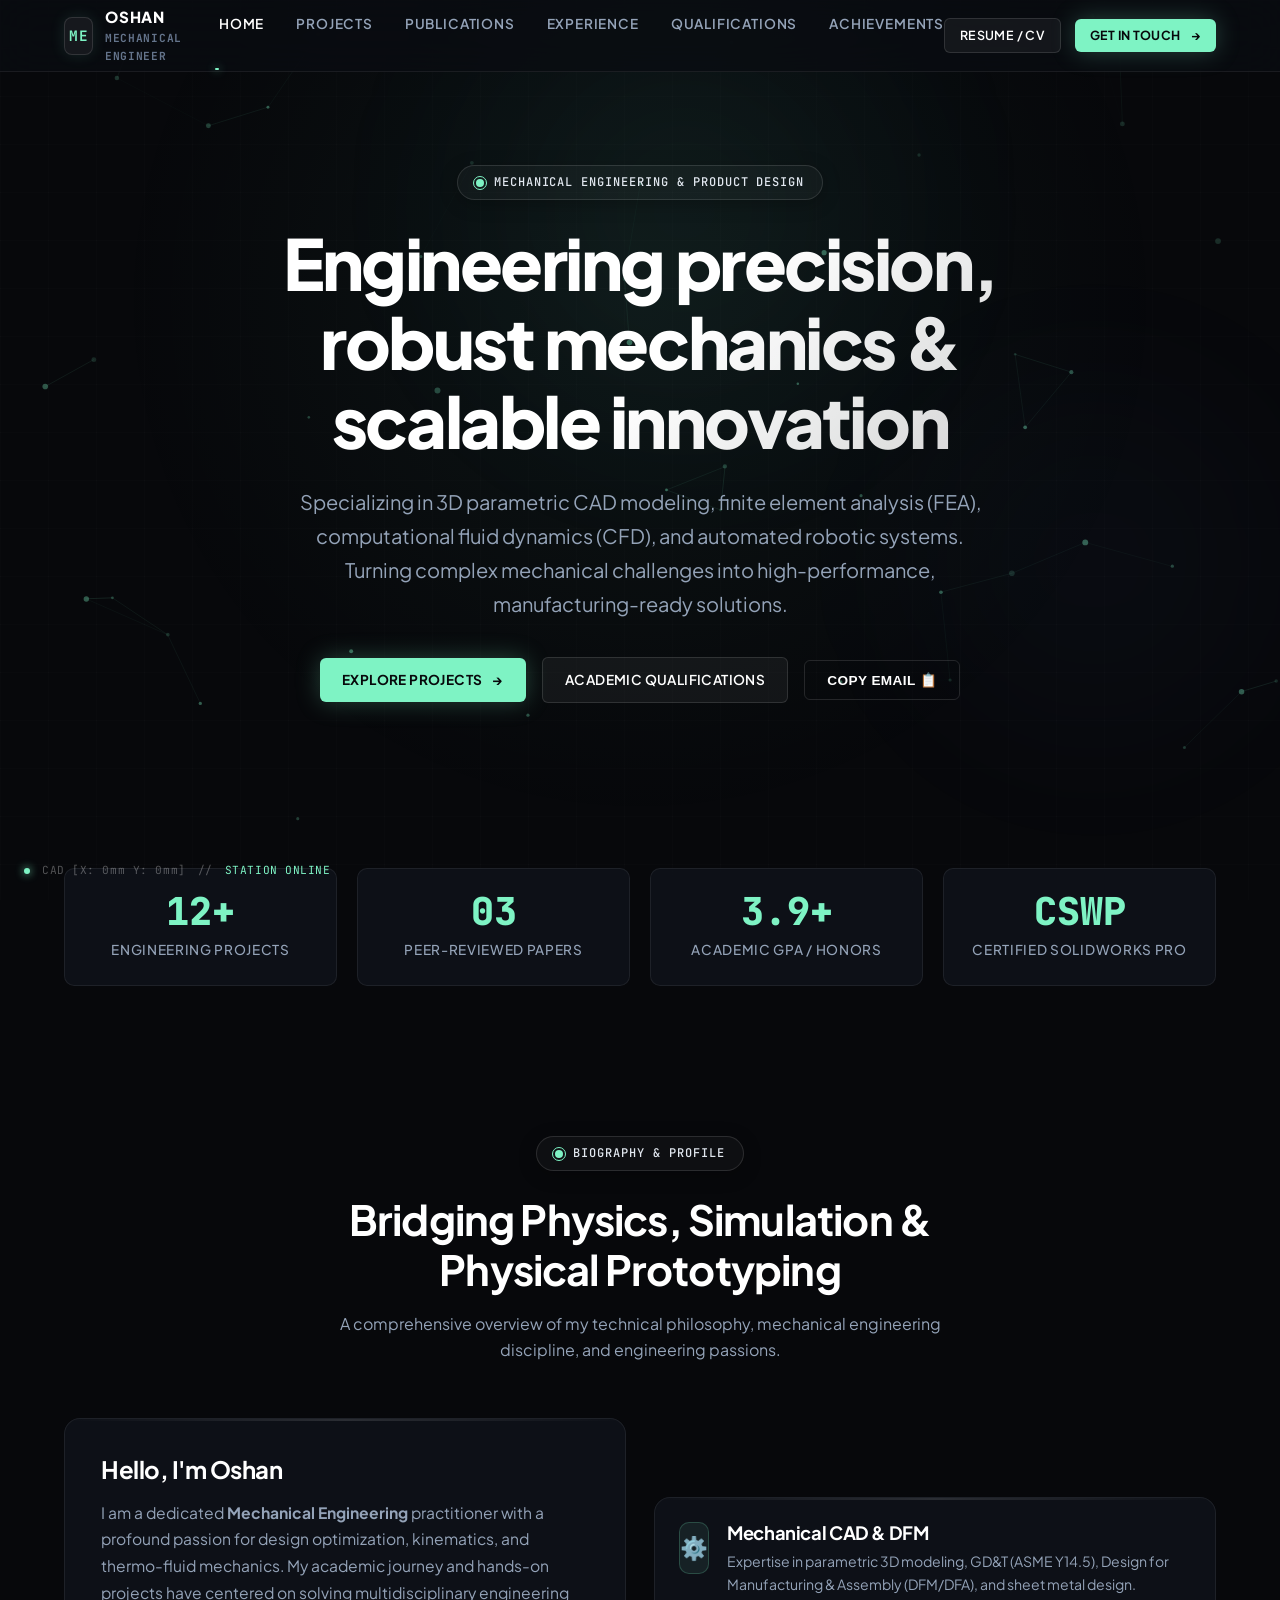
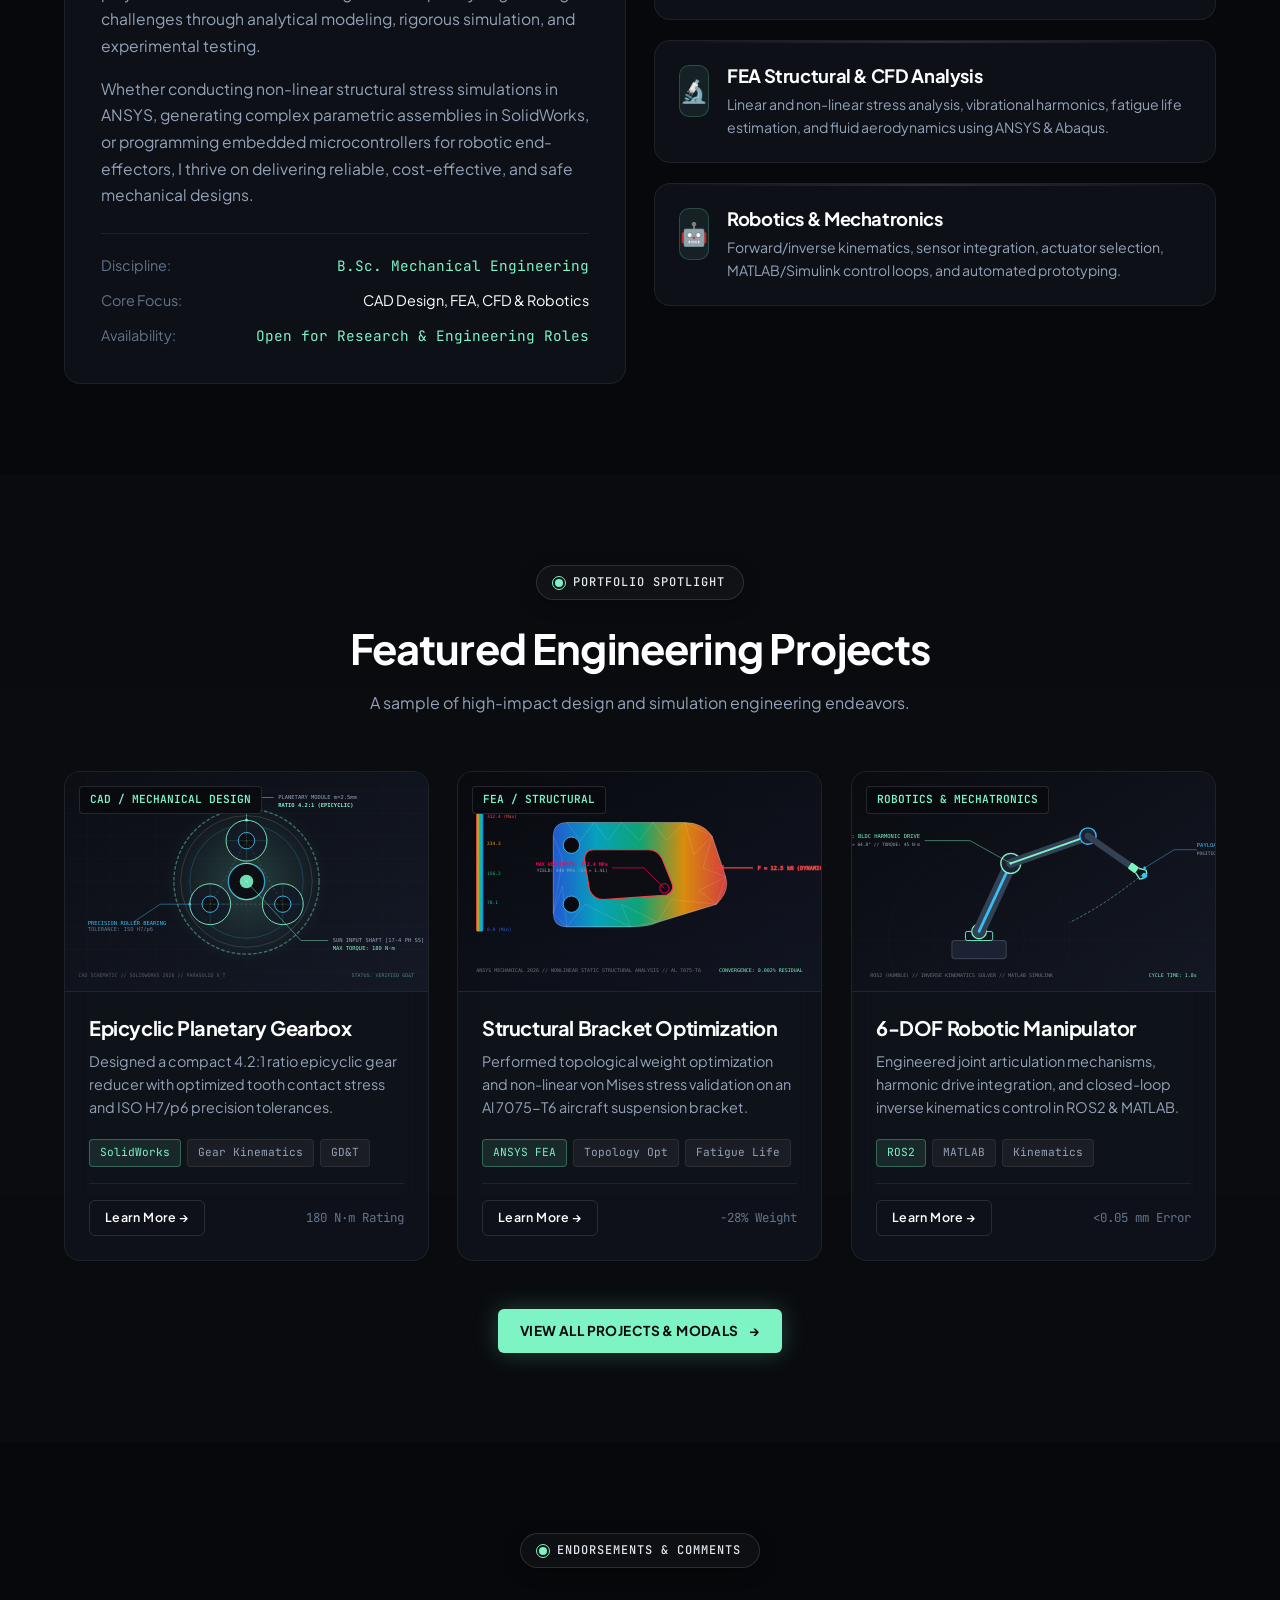
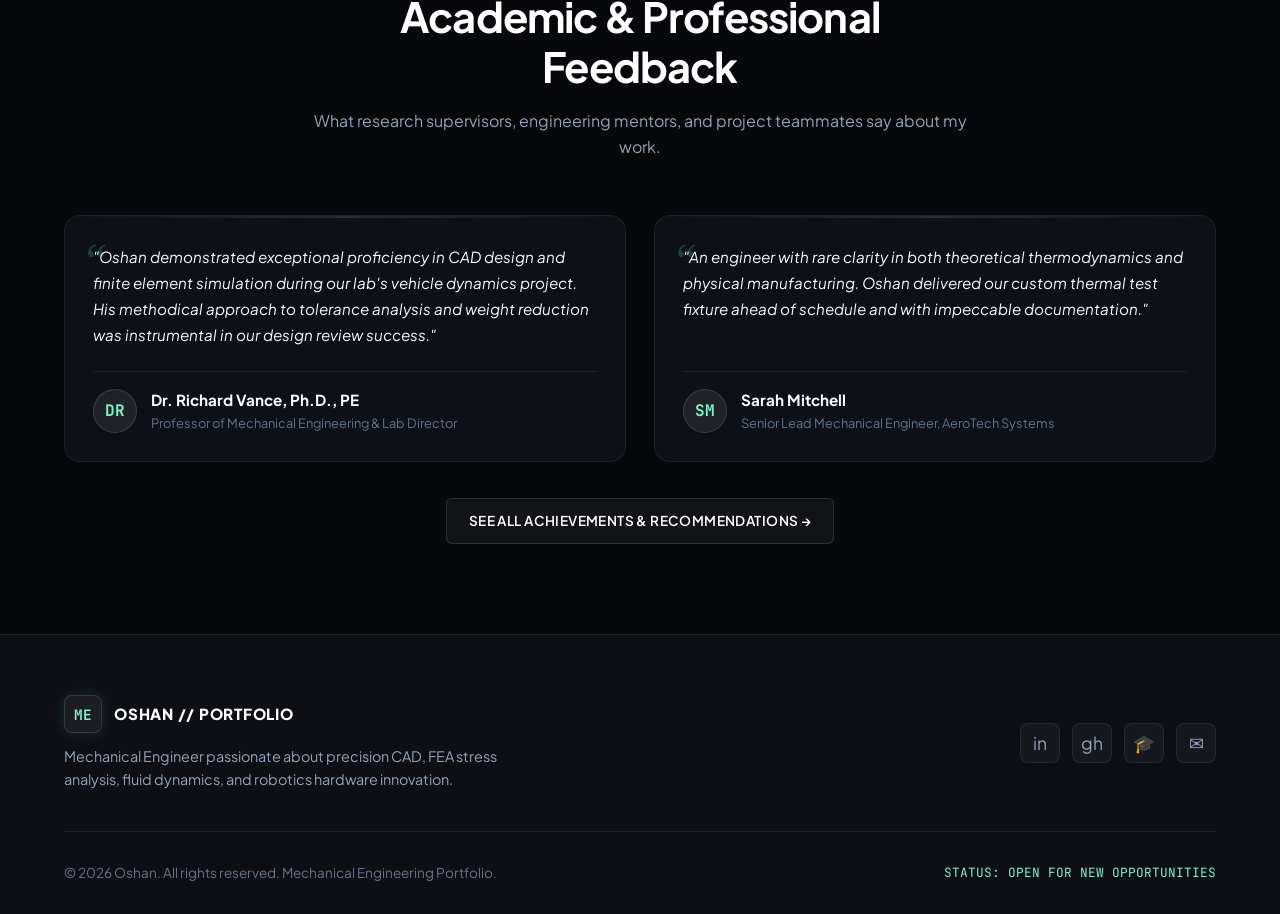
==== index.html @ cdbc2d3b "Add files via upload" ====
﻿<!DOCTYPE html>
<html lang="en">
<head>
  <meta charset="UTF-8">
  <meta name="viewport" content="width=device-width, initial-scale=1.0">
  <title>Mechanical Engineer Portfolio | CAD, FEA & Robotics</title>
  <!-- Main Stylesheet -->
  <link rel="stylesheet" href="css/style.css">
  <!-- Favicon icon placeholder -->
  <link rel="icon" href="data:image/svg+xml,<svg xmlns=%22http://www.w3.org/2000/svg%22 viewBox=%220 0 100 100%22><text y=%22.9em%22 font-size=%2290%22>⚙️</text></svg>">
</head>
<body>

  <!-- ==========================================================================
       TOP RIBBON NAVIGATION (PERSISTENT FROSTED GLASS BAR)
       ========================================================================== -->
  <header class="navbar">
    <div class="container nav-container">
      
      <!-- Brand Logo / Monogram -->
      <!-- EDIT YOUR INITIALS OR NAME HERE -->
      <a href="about.html" class="nav-brand">
        <div class="nav-brand-badge">ME</div>
        <div class="nav-brand-text">
          <span class="nav-brand-title">OSHAN</span>
          <span class="nav-brand-sub">MECHANICAL ENGINEER</span>
        </div>
      </a>

      <!-- Navigation Links -->
      <nav>
        <ul class="nav-links">
          <li><a href="index.html" class="nav-link active">Home</a></li>
          <li><a href="projects.html" class="nav-link">Projects</a></li>
          <li><a href="publications.html" class="nav-link">Publications</a></li>
          <li><a href="experience.html" class="nav-link">Experience</a></li>
          <li><a href="qualifications.html" class="nav-link">Qualifications</a></li>
          <li><a href="achievements.html" class="nav-link">Achievements</a></li>
        </ul>
      </nav>

      <!-- Action Buttons -->
      <div class="nav-actions">
        <!-- EDIT WITH YOUR RESUME LINK (e.g. resume.pdf) -->
        <a href="#contactModal" class="btn btn-secondary btn-sm open-contact-btn">RESUME / CV</a>
        <!-- Mint Accent CTA matching VOXERA UI -->
        <a href="#contactModal" class="btn btn-primary btn-sm open-contact-btn">
          GET IN TOUCH <span class="btn-arrow">→</span>
        </a>
      </div>

      <!-- Mobile Hamburger Button -->
      <button class="nav-toggle" aria-label="Toggle navigation menu">
        <span></span>
        <span></span>
        <span></span>
      </button>

    </div>
  </header>

  <!-- ==========================================================================
       HERO SECTION (INSPIRED BY VOXERA MODERN DARK UI)
       ========================================================================== -->
  <main>
    <section class="hero">
      <canvas id="heroCanvas" class="hero-canvas"></canvas>
      <div class="container hero-content">
        
        <!-- Status Pill Badge -->
        <div class="pill-badge">
          <span class="badge-dot"></span>
          <!-- EDIT YOUR SPECIALTY TAG HERE -->
          MECHANICAL ENGINEERING &amp; PRODUCT DESIGN
        </div>

        <!-- Main Headline -->
        <!-- EDIT YOUR MAIN HEADLINE HERE -->
        <h1 class="hero-title">
          Engineering precision, robust mechanics &amp; scalable innovation
        </h1>

        <!-- Subtitle / Bio -->
        <!-- EDIT YOUR BRIEF BIO / INTRODUCTION HERE -->
        <p class="hero-subtitle">
          Specializing in 3D parametric CAD modeling, finite element analysis (FEA), computational fluid dynamics (CFD), and automated robotic systems. Turning complex mechanical challenges into high-performance, manufacturing-ready solutions.
        </p>

        <!-- CTA Buttons -->
        <div class="hero-actions">
          <a href="projects.html" class="btn btn-primary">
            EXPLORE PROJECTS <span class="btn-arrow">→</span>
          </a>
          <a href="qualifications.html" class="btn btn-secondary">
            ACADEMIC QUALIFICATIONS
          </a>
          <button class="btn btn-outline copy-email-btn" data-email="oshan.engineering@gmail.com">
            COPY EMAIL 📋
          </button>
        </div>

      </div>
    </section>

    <!-- ==========================================================================
         KEY STATS & HIGHLIGHTS BAR
         ========================================================================== -->
    <section class="stats-section">
      <div class="container">
        <div class="stats-grid">
          
          <div class="stat-card">
            <!-- EDIT NUMBER & LABEL -->
            <div class="stat-number">12+</div>
            <div class="stat-label">Engineering Projects</div>
          </div>

          <div class="stat-card">
            <!-- EDIT NUMBER & LABEL -->
            <div class="stat-number">03</div>
            <div class="stat-label">Peer-Reviewed Papers</div>
          </div>

          <div class="stat-card">
            <!-- EDIT NUMBER & LABEL -->
            <div class="stat-number">3.9+</div>
            <div class="stat-label">Academic GPA / Honors</div>
          </div>

          <div class="stat-card">
            <!-- EDIT NUMBER & LABEL -->
            <div class="stat-number">CSWP</div>
            <div class="stat-label">Certified SolidWorks Pro</div>
          </div>

        </div>
      </div>
    </section>

    <!-- ==========================================================================
         ABOUT ME & PERSONAL INFORMATION
         ========================================================================== -->
    <section class="section" id="about">
      <div class="container">
        
        <div class="section-header">
          <div class="pill-badge"><span class="badge-dot"></span>BIOGRAPHY &amp; PROFILE</div>
          <h2 class="section-title">Bridging Physics, Simulation &amp; Physical Prototyping</h2>
          <p class="section-desc">
            A comprehensive overview of my technical philosophy, mechanical engineering discipline, and engineering passions.
          </p>
        </div>

        <div class="grid-2" style="align-items: center;">
          
          <!-- Personal Bio Card -->
          <div class="card" style="padding: 36px;">
            <h3 style="font-size: 1.5rem; margin-bottom: 16px; color: #fff;">Hello, I'm Oshan</h3>
            <p style="margin-bottom: 16px; font-size: 0.98rem; line-height: 1.7;">
              I am a dedicated <strong>Mechanical Engineering</strong> practitioner with a profound passion for design optimization, kinematics, and thermo-fluid mechanics. My academic journey and hands-on projects have centered on solving multidisciplinary engineering challenges through analytical modeling, rigorous simulation, and experimental testing.
            </p>
            <p style="margin-bottom: 24px; font-size: 0.98rem; line-height: 1.7;">
              Whether conducting non-linear structural stress simulations in ANSYS, generating complex parametric assemblies in SolidWorks, or programming embedded microcontrollers for robotic end-effectors, I thrive on delivering reliable, cost-effective, and safe mechanical designs.
            </p>

            <div style="display: flex; flex-direction: column; gap: 12px; margin-top: auto; border-top: 1px solid var(--border-subtle); padding-top: 20px;">
              <div style="display: flex; justify-content: space-between; font-size: 0.9rem;">
                <span style="color: var(--text-muted);">Discipline:</span>
                <span style="color: var(--accent-mint); font-family: var(--font-mono);">B.Sc. Mechanical Engineering</span>
              </div>
              <div style="display: flex; justify-content: space-between; font-size: 0.9rem;">
                <span style="color: var(--text-muted);">Core Focus:</span>
                <span style="color: #fff;">CAD Design, FEA, CFD &amp; Robotics</span>
              </div>
              <div style="display: flex; justify-content: space-between; font-size: 0.9rem;">
                <span style="color: var(--text-muted);">Availability:</span>
                <span style="color: var(--accent-mint); font-family: var(--font-mono);">Open for Research &amp; Engineering Roles</span>
              </div>
            </div>
          </div>

          <!-- Interactive Highlights / Core Disciplines -->
          <div style="display: flex; flex-direction: column; gap: 20px;">
            
            <div class="card" style="padding: 24px;">
              <div style="display: flex; gap: 18px; align-items: flex-start;">
                <div class="specialty-icon" style="margin-bottom: 0;">⚙️</div>
                <div>
                  <h4 style="font-size: 1.15rem; margin-bottom: 6px;">Mechanical CAD &amp; DFM</h4>
                  <p style="font-size: 0.88rem; color: var(--text-secondary);">
                    Expertise in parametric 3D modeling, GD&amp;T (ASME Y14.5), Design for Manufacturing &amp; Assembly (DFM/DFA), and sheet metal design.
                  </p>
                </div>
              </div>
            </div>

            <div class="card" style="padding: 24px;">
              <div style="display: flex; gap: 18px; align-items: flex-start;">
                <div class="specialty-icon" style="margin-bottom: 0;">🔬</div>
                <div>
                  <h4 style="font-size: 1.15rem; margin-bottom: 6px;">FEA Structural &amp; CFD Analysis</h4>
                  <p style="font-size: 0.88rem; color: var(--text-secondary);">
                    Linear and non-linear stress analysis, vibrational harmonics, fatigue life estimation, and fluid aerodynamics using ANSYS &amp; Abaqus.
                  </p>
                </div>
              </div>
            </div>

            <div class="card" style="padding: 24px;">
              <div style="display: flex; gap: 18px; align-items: flex-start;">
                <div class="specialty-icon" style="margin-bottom: 0;">🤖</div>
                <div>
                  <h4 style="font-size: 1.15rem; margin-bottom: 6px;">Robotics &amp; Mechatronics</h4>
                  <p style="font-size: 0.88rem; color: var(--text-secondary);">
                    Forward/inverse kinematics, sensor integration, actuator selection, MATLAB/Simulink control loops, and automated prototyping.
                  </p>
                </div>
              </div>
            </div>

          </div>

        </div>

      </div>
    </section>

    <!-- ==========================================================================
         FEATURED PROJECTS PREVIEW
         ========================================================================== -->
    <section class="section" style="background: rgba(13, 15, 21, 0.5);">
      <div class="container">
        
        <div class="section-header">
          <div class="pill-badge"><span class="badge-dot"></span>PORTFOLIO SPOTLIGHT</div>
          <h2 class="section-title">Featured Engineering Projects</h2>
          <p class="section-desc">
            A sample of high-impact design and simulation engineering endeavors.
          </p>
        </div>

        <div class="grid-3">
          
          <!-- Featured Project 1 -->
          <div class="card project-card" data-category="cad">
            <div class="project-img-wrapper">
              <img src="images/cad-gearbox.svg" alt="Epicyclic Planetary Gearbox CAD Model">
              <span class="project-category-badge">CAD / Mechanical Design</span>
            </div>
            <div class="project-body">
              <h3 class="project-title">Epicyclic Planetary Gearbox</h3>
              <p class="project-desc">
                Designed a compact 4.2:1 ratio epicyclic gear reducer with optimized tooth contact stress and ISO H7/p6 precision tolerances.
              </p>
              <div class="project-tags" style="display: flex; gap: 6px; flex-wrap: wrap; margin-bottom: 16px;">
                <span class="tag-chip accent">SolidWorks</span>
                <span class="tag-chip">Gear Kinematics</span>
                <span class="tag-chip">GD&amp;T</span>
              </div>
              <div class="project-meta">
                <a href="projects.html" class="btn btn-outline btn-sm">Learn More →</a>
                <span style="font-size: 0.78rem; color: var(--text-muted); font-family: var(--font-mono);">180 N·m Rating</span>
              </div>
            </div>
          </div>

          <!-- Featured Project 2 -->
          <div class="card project-card" data-category="fea">
            <div class="project-img-wrapper">
              <img src="images/fea-stress.svg" alt="Aerospace Suspension Bracket FEA">
              <span class="project-category-badge">FEA / Structural</span>
            </div>
            <div class="project-body">
              <h3 class="project-title">Structural Bracket Optimization</h3>
              <p class="project-desc">
                Performed topological weight optimization and non-linear von Mises stress validation on an Al 7075-T6 aircraft suspension bracket.
              </p>
              <div class="project-tags" style="display: flex; gap: 6px; flex-wrap: wrap; margin-bottom: 16px;">
                <span class="tag-chip accent">ANSYS FEA</span>
                <span class="tag-chip">Topology Opt</span>
                <span class="tag-chip">Fatigue Life</span>
              </div>
              <div class="project-meta">
                <a href="projects.html" class="btn btn-outline btn-sm">Learn More →</a>
                <span style="font-size: 0.78rem; color: var(--text-muted); font-family: var(--font-mono);">-28% Weight</span>
              </div>
            </div>
          </div>

          <!-- Featured Project 3 -->
          <div class="card project-card" data-category="robotics">
            <div class="project-img-wrapper">
              <img src="images/robotics-arm.svg" alt="6-DOF Robotic Manipulator Arm">
              <span class="project-category-badge">Robotics &amp; Mechatronics</span>
            </div>
            <div class="project-body">
              <h3 class="project-title">6-DOF Robotic Manipulator</h3>
              <p class="project-desc">
                Engineered joint articulation mechanisms, harmonic drive integration, and closed-loop inverse kinematics control in ROS2 &amp; MATLAB.
              </p>
              <div class="project-tags" style="display: flex; gap: 6px; flex-wrap: wrap; margin-bottom: 16px;">
                <span class="tag-chip accent">ROS2</span>
                <span class="tag-chip">MATLAB</span>
                <span class="tag-chip">Kinematics</span>
              </div>
              <div class="project-meta">
                <a href="projects.html" class="btn btn-outline btn-sm">Learn More →</a>
                <span style="font-size: 0.78rem; color: var(--text-muted); font-family: var(--font-mono);">&lt;0.05 mm Error</span>
              </div>
            </div>
          </div>

        </div>

        <div style="text-align: center; margin-top: 48px;">
          <a href="projects.html" class="btn btn-primary">
            VIEW ALL PROJECTS &amp; MODALS <span class="btn-arrow">→</span>
          </a>
        </div>

      </div>
    </section>

    <!-- ==========================================================================
         TESTIMONIALS / RECOMMENDATIONS ("COMMENTS") PREVIEW
         ========================================================================== -->
    <section class="section">
      <div class="container">
        
        <div class="section-header">
          <div class="pill-badge"><span class="badge-dot"></span>ENDORSEMENTS &amp; COMMENTS</div>
          <h2 class="section-title">Academic &amp; Professional Feedback</h2>
          <p class="section-desc">
            What research supervisors, engineering mentors, and project teammates say about my work.
          </p>
        </div>

        <div class="grid-2">
          
          <div class="card testimonial-card">
            <p class="testimonial-quote">
              "Oshan demonstrated exceptional proficiency in CAD design and finite element simulation during our lab's vehicle dynamics project. His methodical approach to tolerance analysis and weight reduction was instrumental in our design review success."
            </p>
            <div class="testimonial-author">
              <div class="testimonial-avatar">DR</div>
              <div>
                <div class="testimonial-name">Dr. Richard Vance, Ph.D., PE</div>
                <div class="testimonial-role">Professor of Mechanical Engineering &amp; Lab Director</div>
              </div>
            </div>
          </div>

          <div class="card testimonial-card">
            <p class="testimonial-quote">
              "An engineer with rare clarity in both theoretical thermodynamics and physical manufacturing. Oshan delivered our custom thermal test fixture ahead of schedule and with impeccable documentation."
            </p>
            <div class="testimonial-author">
              <div class="testimonial-avatar">SM</div>
              <div>
                <div class="testimonial-name">Sarah Mitchell</div>
                <div class="testimonial-role">Senior Lead Mechanical Engineer, AeroTech Systems</div>
              </div>
            </div>
          </div>

        </div>

        <div style="text-align: center; margin-top: 36px;">
          <a href="achievements.html" class="btn btn-secondary">
            SEE ALL ACHIEVEMENTS &amp; RECOMMENDATIONS →
          </a>
        </div>

      </div>
    </section>

  </main>

  <!-- ==========================================================================
       FOOTER
       ========================================================================== -->
  <footer class="footer">
    <div class="container">
      
      <div class="footer-top">
        <div>
          <div class="nav-brand" style="margin-bottom: 12px;">
            <div class="nav-brand-badge">ME</div>
            <span class="nav-brand-title">OSHAN // PORTFOLIO</span>
          </div>
          <p style="font-size: 0.9rem; color: var(--text-secondary); max-width: 440px;">
            Mechanical Engineer passionate about precision CAD, FEA stress analysis, fluid dynamics, and robotics hardware innovation.
          </p>
        </div>

        <div class="social-links">
          <!-- EDIT WITH YOUR PROFILES -->
          <a href="https://linkedin.com" target="_blank" rel="noopener" class="social-btn" title="LinkedIn">in</a>
          <a href="https://github.com" target="_blank" rel="noopener" class="social-btn" title="GitHub">gh</a>
          <a href="https://scholar.google.com" target="_blank" rel="noopener" class="social-btn" title="Google Scholar">🎓</a>
          <a href="mailto:oshan.engineering@gmail.com" class="social-btn" title="Email">✉</a>
        </div>
      </div>

      <div class="footer-bottom">
        <div>&copy; 2026 Oshan. All rights reserved. Mechanical Engineering Portfolio.</div>
        <div style="font-family: var(--font-mono); font-size: 0.8rem; color: var(--accent-mint);">
          STATUS: OPEN FOR NEW OPPORTUNITIES
        </div>
      </div>

    </div>
  </footer>

  <!-- ==========================================================================
       CONTACT / GET IN TOUCH MODAL
       ========================================================================== -->
  <div class="modal-overlay" id="contactModal">
    <div class="modal-content">
      <button class="modal-close" aria-label="Close modal">&times;</button>
      
      <div class="pill-badge"><span class="badge-dot"></span>DIRECT TRANSMISSION</div>
      <h2 style="font-size: 1.8rem; margin-bottom: 8px; color: #fff;">Let's Connect</h2>
      <p style="color: var(--text-secondary); margin-bottom: 24px; font-size: 0.95rem;">
        Have an engineering project, research inquiry, or career opportunity? Send a message or reach out directly.
      </p>

      <form id="contactForm" style="display: flex; flex-direction: column; gap: 16px;">
        <div>
          <label style="display: block; font-size: 0.82rem; font-family: var(--font-mono); color: var(--text-secondary); margin-bottom: 6px; text-transform: uppercase;">Your Name</label>
          <input type="text" required placeholder="Dr. John Doe / Recruiter Name" style="width: 100%; padding: 12px 16px; background: rgba(255,255,255,0.04); border: 1px solid var(--border-medium); border-radius: 6px; color: #fff; font-family: inherit;">
        </div>

        <div>
          <label style="display: block; font-size: 0.82rem; font-family: var(--font-mono); color: var(--text-secondary); margin-bottom: 6px; text-transform: uppercase;">Your Email</label>
          <input type="email" required placeholder="name@company.com" style="width: 100%; padding: 12px 16px; background: rgba(255,255,255,0.04); border: 1px solid var(--border-medium); border-radius: 6px; color: #fff; font-family: inherit;">
        </div>

        <div>
          <label style="display: block; font-size: 0.82rem; font-family: var(--font-mono); color: var(--text-secondary); margin-bottom: 6px; text-transform: uppercase;">Message / Opportunity Details</label>
          <textarea rows="4" required placeholder="Describe the mechanical engineering project, role, or collaboration..." style="width: 100%; padding: 12px 16px; background: rgba(255,255,255,0.04); border: 1px solid var(--border-medium); border-radius: 6px; color: #fff; font-family: inherit; resize: vertical;"></textarea>
        </div>

        <div style="display: flex; justify-content: space-between; align-items: center; margin-top: 10px;">
          <button type="button" class="btn btn-outline copy-email-btn" data-email="oshan.engineering@gmail.com">
            Copy My Direct Email 📋
          </button>
          <button type="submit" class="btn btn-primary">
            SEND MESSAGE →
          </button>
        </div>
      </form>
    </div>
  </div>

  <!-- Main JavaScript File -->
  <script src="js/main.js"></script>
</body>
</html>
---- css/style.css ----
/* ==========================================================================
   MODERN MECHANICAL ENGINEERING PORTFOLIO - DESIGN SYSTEM (VOXERA STYLE)
   Complete Motion Effects & Interactive Hardware Workstation Styling
   ========================================================================== */

@import url('https://fonts.googleapis.com/css2?family=Plus+Jakarta+Sans:wght@300;400;500;600;700;800&family=JetBrains+Mono:wght@400;500;600&display=swap');

:root {
  /* Color Palette */
  --bg-primary: #07080b;
  --bg-secondary: #0d0f15;
  --bg-surface: #12151e;
  --bg-card: rgba(18, 22, 32, 0.65);
  --bg-card-hover: rgba(28, 34, 48, 0.85);
  --bg-glass: rgba(10, 12, 18, 0.75);
  
  --border-subtle: rgba(255, 255, 255, 0.07);
  --border-medium: rgba(255, 255, 255, 0.12);
  --border-accent: rgba(126, 243, 196, 0.3);

  /* Reference UI Mint Accent */
  --accent-mint: #7ef3c4;
  --accent-mint-hover: #5eead4;
  --accent-mint-glow: rgba(126, 243, 196, 0.25);
  --accent-mint-dark: #0b2e22;

  /* Typography Colors */
  --text-primary: #ffffff;
  --text-secondary: #94a3b8;
  --text-muted: #64748b;
  --text-light: #f8fafc;

  /* Engineering Tech Highlights */
  --accent-blue: #38bdf8;
  --accent-amber: #fbbf24;
  --accent-purple: #c084fc;

  /* Fonts */
  --font-sans: 'Plus Jakarta Sans', -apple-system, BlinkMacSystemFont, sans-serif;
  --font-mono: 'JetBrains Mono', monospace;

  /* Layout & Spacing */
  --header-height: 72px;
  --max-width: 1200px;
  --transition-fast: 0.2s cubic-bezier(0.16, 1, 0.3, 1);
  --transition-smooth: 0.35s cubic-bezier(0.16, 1, 0.3, 1);
  --transition-bounce: 0.5s cubic-bezier(0.34, 1.56, 0.64, 1);
  --radius-sm: 6px;
  --radius-md: 10px;
  --radius-lg: 16px;
  --radius-full: 9999px;

  /* Dynamic Mouse Tracking Defaults */
  --mouse-x: 50vw;
  --mouse-y: 35vh;
}

/* Reset & Base Setup */
*, *::before, *::after {
  box-sizing: border-box;
  margin: 0;
  padding: 0;
}

html {
  scroll-behavior: smooth;
  color-scheme: dark;
}

body {
  background-color: var(--bg-primary);
  color: var(--text-primary);
  font-family: var(--font-sans);
  line-height: 1.6;
  overflow-x: hidden;
  position: relative;
  min-height: 100vh;
  display: flex;
  flex-direction: column;
  -webkit-font-smoothing: antialiased;
}

/* ==========================================================================
   AMBIENT MOTION BACKGROUND & LIGHTING
   ========================================================================== */
/* Dynamic Interactive Mouse Spotlight Layer */
.mouse-spotlight {
  position: fixed;
  top: 0;
  left: 0;
  width: 100vw;
  height: 100vh;
  pointer-events: none;
  z-index: 0;
  background: radial-gradient(750px circle at var(--mouse-x) var(--mouse-y), rgba(126, 243, 196, 0.055), transparent 70%);
  transition: opacity 0.3s ease;
}

/* Floating Ambient Glow Orbs */
.ambient-orb {
  position: fixed;
  border-radius: 50%;
  pointer-events: none;
  filter: blur(100px);
  z-index: 0;
  opacity: 0.45;
  animation: orbDrift 20s infinite alternate cubic-bezier(0.45, 0, 0.55, 1);
}

.ambient-orb-1 {
  top: -10%;
  left: 30%;
  width: 600px;
  height: 600px;
  background: radial-gradient(circle, rgba(126, 243, 196, 0.15) 0%, rgba(56, 189, 248, 0.05) 50%, transparent 70%);
}

.ambient-orb-2 {
  bottom: 10%;
  right: -5%;
  width: 500px;
  height: 500px;
  background: radial-gradient(circle, rgba(56, 189, 248, 0.12) 0%, rgba(192, 132, 252, 0.04) 50%, transparent 70%);
  animation-duration: 25s;
  animation-delay: -5s;
}

@keyframes orbDrift {
  0% { transform: translate(0, 0) scale(1); }
  50% { transform: translate(60px, 40px) scale(1.08); }
  100% { transform: translate(-40px, 80px) scale(0.95); }
}

/* Precision CAD Engineering Grid Pattern */
body::after {
  content: '';
  position: fixed;
  inset: 0;
  background: 
    linear-gradient(rgba(255, 255, 255, 0.02) 1px, transparent 1px),
    linear-gradient(90deg, rgba(255, 255, 255, 0.02) 1px, transparent 1px);
  background-size: 48px 48px;
  pointer-events: none;
  z-index: 0;
  opacity: 0.7;
}

/* Container */
.container {
  width: 100%;
  max-width: var(--max-width);
  margin: 0 auto;
  padding: 0 24px;
  position: relative;
  z-index: 1;
}

/* Typography Helpers */
h1, h2, h3, h4, h5, h6 {
  color: var(--text-primary);
  font-weight: 700;
  line-height: 1.2;
  letter-spacing: -0.02em;
}

p {
  color: var(--text-secondary);
}

a {
  color: inherit;
  text-decoration: none;
  transition: var(--transition-fast);
}

/* ==========================================================================
   TOP RIBBON NAVIGATION (STICKY FROSTED GLASS BAR)
   ========================================================================== */
.navbar {
  position: fixed;
  top: 0;
  left: 0;
  width: 100%;
  height: var(--header-height);
  background: var(--bg-glass);
  backdrop-filter: blur(20px);
  -webkit-backdrop-filter: blur(20px);
  border-bottom: 1px solid var(--border-subtle);
  z-index: 1000;
  display: flex;
  align-items: center;
  transition: var(--transition-smooth);
}

.navbar.scrolled {
  background: rgba(7, 8, 11, 0.94);
  border-bottom-color: var(--border-medium);
  box-shadow: 0 12px 35px rgba(0, 0, 0, 0.6);
}

.nav-container {
  display: flex;
  align-items: center;
  justify-content: space-between;
  width: 100%;
}

/* Brand Logo Monogram */
.nav-brand {
  display: flex;
  align-items: center;
  gap: 12px;
  font-size: 1.05rem;
  font-weight: 700;
  letter-spacing: 0.02em;
}

.nav-brand-badge {
  display: flex;
  align-items: center;
  justify-content: center;
  width: 38px;
  height: 38px;
  background: rgba(255, 255, 255, 0.06);
  border: 1px solid var(--border-medium);
  border-radius: 8px;
  font-family: var(--font-mono);
  font-weight: 700;
  font-size: 0.9rem;
  color: var(--accent-mint);
  box-shadow: 0 0 15px rgba(126, 243, 196, 0.12);
  transition: transform 0.3s cubic-bezier(0.34, 1.56, 0.64, 1), box-shadow 0.3s ease;
}

.nav-brand:hover .nav-brand-badge {
  transform: rotate(-8deg) scale(1.08);
  box-shadow: 0 0 22px rgba(126, 243, 196, 0.35);
}

.nav-brand-text {
  display: flex;
  flex-direction: column;
}

.nav-brand-title {
  font-size: 0.95rem;
  font-weight: 800;
  letter-spacing: 0.05em;
  text-transform: uppercase;
}

.nav-brand-sub {
  font-size: 0.7rem;
  color: var(--text-muted);
  font-family: var(--font-mono);
  letter-spacing: 0.06em;
}

/* Ribbon Nav Links */
.nav-links {
  display: flex;
  align-items: center;
  gap: 28px;
  list-style: none;
}

.nav-link {
  font-size: 0.85rem;
  font-weight: 600;
  color: var(--text-secondary);
  text-transform: uppercase;
  letter-spacing: 0.06em;
  padding: 8px 4px;
  position: relative;
  transition: color 0.2s ease;
}

.nav-link:hover {
  color: var(--text-primary);
}

.nav-link::after {
  content: '';
  position: absolute;
  bottom: -4px;
  left: 50%;
  width: 0;
  height: 2px;
  background: var(--accent-mint);
  border-radius: 2px;
  box-shadow: 0 0 8px var(--accent-mint);
  transition: width 0.3s cubic-bezier(0.16, 1, 0.3, 1), left 0.3s cubic-bezier(0.16, 1, 0.3, 1);
}

.nav-link:hover::after,
.nav-link.active::after {
  width: 100%;
  left: 0;
}

.nav-link.active {
  color: var(--text-primary);
}

/* Nav Right Actions */
.nav-actions {
  display: flex;
  align-items: center;
  gap: 14px;
}

/* Mobile Toggle Hamburger */
.nav-toggle {
  display: none;
  background: transparent;
  border: none;
  cursor: pointer;
  padding: 8px;
  color: var(--text-primary);
}

.nav-toggle span {
  display: block;
  width: 24px;
  height: 2px;
  background-color: var(--text-primary);
  margin: 5px 0;
  transition: var(--transition-fast);
}

/* ==========================================================================
   BUTTONS & BADGES (VOXERA AESTHETIC WITH MOTION SHEEN)
   ========================================================================== */
.btn {
  display: inline-flex;
  align-items: center;
  justify-content: center;
  gap: 10px;
  padding: 11px 22px;
  border-radius: var(--radius-sm);
  font-size: 0.85rem;
  font-weight: 600;
  letter-spacing: 0.03em;
  cursor: pointer;
  border: none;
  transition: all 0.25s cubic-bezier(0.16, 1, 0.3, 1);
  white-space: nowrap;
  position: relative;
  overflow: hidden;
  z-index: 1;
}

/* Reference Mint Green Primary Button */
.btn-primary {
  background-color: var(--accent-mint);
  color: #07080b;
  font-weight: 700;
  box-shadow: 0 0 25px var(--accent-mint-glow);
}

/* Dynamic Sheen Sweep on Mint Button */
.btn-primary::before {
  content: '';
  position: absolute;
  top: 0;
  left: -120%;
  width: 60%;
  height: 100%;
  background: linear-gradient(90deg, transparent, rgba(255, 255, 255, 0.4), transparent);
  transform: skewX(-20deg);
  transition: left 0.6s ease;
  z-index: -1;
}

.btn-primary:hover::before {
  left: 150%;
}

.btn-primary:hover {
  background-color: var(--accent-mint-hover);
  transform: translateY(-2px);
  box-shadow: 0 6px 30px rgba(126, 243, 196, 0.45);
}

.btn-primary:active {
  transform: translateY(0);
}

/* Secondary Frosted Glass Button */
.btn-secondary {
  background: rgba(255, 255, 255, 0.05);
  color: var(--text-primary);
  border: 1px solid var(--border-medium);
}

.btn-secondary:hover {
  background: rgba(255, 255, 255, 0.1);
  border-color: rgba(255, 255, 255, 0.3);
  transform: translateY(-2px);
  box-shadow: 0 8px 20px rgba(0, 0, 0, 0.3);
}

.btn-outline {
  background: transparent;
  color: var(--text-primary);
  border: 1px solid var(--border-medium);
}

.btn-outline:hover {
  border-color: var(--accent-mint);
  color: var(--accent-mint);
  background: rgba(126, 243, 196, 0.06);
  transform: translateY(-2px);
}

.btn-sm {
  padding: 7px 15px;
  font-size: 0.78rem;
}

.btn-arrow {
  display: inline-block;
  transition: transform 0.25s cubic-bezier(0.34, 1.56, 0.64, 1);
}

.btn:hover .btn-arrow {
  transform: translateX(5px);
}

/* Status Pill Badge with Radar Pulsing Ring */
.pill-badge {
  display: inline-flex;
  align-items: center;
  gap: 10px;
  padding: 7px 18px;
  border-radius: var(--radius-full);
  background: rgba(255, 255, 255, 0.03);
  border: 1px solid rgba(255, 255, 255, 0.12);
  font-family: var(--font-mono);
  font-size: 0.75rem;
  font-weight: 500;
  color: #e2e8f0;
  letter-spacing: 0.08em;
  text-transform: uppercase;
  margin-bottom: 24px;
  box-shadow: 0 4px 18px rgba(0, 0, 0, 0.25);
  position: relative;
  overflow: hidden;
}

/* Radar Dot Animation */
.pill-badge .badge-dot {
  width: 8px;
  height: 8px;
  background-color: var(--accent-mint);
  border-radius: 50%;
  position: relative;
}

.pill-badge .badge-dot::after {
  content: '';
  position: absolute;
  inset: -3px;
  border-radius: 50%;
  border: 1.5px solid var(--accent-mint);
  animation: radarPing 2s cubic-bezier(0, 0, 0.2, 1) infinite;
}

@keyframes radarPing {
  0% {
    transform: scale(0.8);
    opacity: 1;
  }
  75%, 100% {
    transform: scale(2.4);
    opacity: 0;
  }
}

/* Tag Chips */
.tag-chip {
  display: inline-block;
  font-family: var(--font-mono);
  font-size: 0.7rem;
  padding: 4px 10px;
  border-radius: 4px;
  background: rgba(255, 255, 255, 0.05);
  border: 1px solid var(--border-subtle);
  color: var(--text-secondary);
  transition: all 0.2s ease;
}

.tag-chip:hover {
  background: rgba(255, 255, 255, 0.1);
  color: var(--text-primary);
  border-color: var(--border-medium);
}

.tag-chip.accent {
  background: rgba(126, 243, 196, 0.1);
  border-color: rgba(126, 243, 196, 0.3);
  color: var(--accent-mint);
}

/* ==========================================================================
   HERO SECTION & INTERACTIVE CANVAS
   ========================================================================== */
.hero {
  min-height: calc(100vh - var(--header-height));
  display: flex;
  align-items: center;
  justify-content: center;
  text-align: center;
  padding: 120px 0 80px;
  position: relative;
  overflow: hidden;
}

/* Interactive Floating CAD Wireframe Canvas */
.hero-canvas {
  position: absolute;
  top: 0;
  left: 0;
  width: 100%;
  height: 100%;
  pointer-events: none;
  z-index: 0;
  opacity: 0.65;
}

.hero-content {
  max-width: 880px;
  margin: 0 auto;
  position: relative;
  z-index: 2;
}

.hero-title {
  font-size: clamp(2.4rem, 5.5vw, 4.4rem);
  font-weight: 800;
  letter-spacing: -0.035em;
  line-height: 1.12;
  margin-bottom: 24px;
  background: linear-gradient(135deg, #ffffff 30%, rgba(255, 255, 255, 0.7) 70%, #7ef3c4 120%);
  background-size: 200% auto;
  -webkit-background-clip: text;
  -webkit-text-fill-color: transparent;
  animation: titleShine 12s ease infinite;
}

@keyframes titleShine {
  0%, 100% { background-position: 0% 50%; }
  50% { background-position: 100% 50%; }
}

.hero-subtitle {
  font-size: clamp(1rem, 2vw, 1.25rem);
  color: var(--text-secondary);
  line-height: 1.7;
  max-width: 700px;
  margin: 0 auto 36px;
}

.hero-actions {
  display: flex;
  align-items: center;
  justify-content: center;
  gap: 16px;
  flex-wrap: wrap;
}

/* ==========================================================================
   SCROLL REVEAL MOTION SYSTEM
   ========================================================================== */
.reveal {
  opacity: 0;
  transform: translateY(32px);
  transition: opacity 0.8s cubic-bezier(0.16, 1, 0.3, 1), transform 0.8s cubic-bezier(0.16, 1, 0.3, 1);
  will-change: opacity, transform;
}

.reveal.visible {
  opacity: 1;
  transform: translateY(0);
}

.reveal-left {
  opacity: 0;
  transform: translateX(-35px);
  transition: opacity 0.8s cubic-bezier(0.16, 1, 0.3, 1), transform 0.8s cubic-bezier(0.16, 1, 0.3, 1);
}

.reveal-left.visible {
  opacity: 1;
  transform: translateX(0);
}

.reveal-right {
  opacity: 0;
  transform: translateX(35px);
  transition: opacity 0.8s cubic-bezier(0.16, 1, 0.3, 1), transform 0.8s cubic-bezier(0.16, 1, 0.3, 1);
}

.reveal-right.visible {
  opacity: 1;
  transform: translateX(0);
}

/* Stagger Delays */
.stagger-1 { transition-delay: 0.1s; }
.stagger-2 { transition-delay: 0.2s; }
.stagger-3 { transition-delay: 0.3s; }
.stagger-4 { transition-delay: 0.4s; }

/* ==========================================================================
   STATS BAR & ANIMATED NUMBER ROLLUP
   ========================================================================== */
.stats-section {
  padding: 40px 0 60px;
  position: relative;
  z-index: 1;
}

.stats-grid {
  display: grid;
  grid-template-columns: repeat(auto-fit, minmax(220px, 1fr));
  gap: 20px;
}

.stat-card {
  background: var(--bg-card);
  backdrop-filter: blur(12px);
  border: 1px solid var(--border-subtle);
  border-radius: var(--radius-md);
  padding: 24px;
  text-align: center;
  transition: transform 0.3s cubic-bezier(0.16, 1, 0.3, 1), border-color 0.3s ease, box-shadow 0.3s ease;
  position: relative;
  overflow: hidden;
}

.stat-card:hover {
  border-color: var(--border-medium);
  transform: translateY(-4px);
  background: var(--bg-card-hover);
  box-shadow: 0 16px 30px rgba(0, 0, 0, 0.4);
}

.stat-number {
  font-size: 2.4rem;
  font-weight: 800;
  font-family: var(--font-mono);
  color: var(--accent-mint);
  line-height: 1;
  margin-bottom: 8px;
  display: inline-block;
  transition: transform 0.2s ease;
}

.stat-card:hover .stat-number {
  transform: scale(1.05);
}

.stat-label {
  font-size: 0.85rem;
  font-weight: 500;
  color: var(--text-secondary);
  text-transform: uppercase;
  letter-spacing: 0.05em;
}

/* ==========================================================================
   SECTION COMMON STYLES
   ========================================================================== */
.section {
  padding: 90px 0;
  position: relative;
}

.section-header {
  text-align: center;
  max-width: 680px;
  margin: 0 auto 56px;
}

.section-title {
  font-size: clamp(1.8rem, 3.5vw, 2.6rem);
  margin-bottom: 16px;
}

.section-desc {
  font-size: 1rem;
  color: var(--text-secondary);
}

/* ==========================================================================
   GLASS CARDS & 3D INTERACTIVE TILT
   ========================================================================== */
.grid-2 {
  display: grid;
  grid-template-columns: repeat(2, 1fr);
  gap: 28px;
}

.grid-3 {
  display: grid;
  grid-template-columns: repeat(3, 1fr);
  gap: 28px;
}

.card {
  background: var(--bg-card);
  backdrop-filter: blur(14px);
  -webkit-backdrop-filter: blur(14px);
  border: 1px solid var(--border-subtle);
  border-radius: var(--radius-lg);
  padding: 28px;
  transition: transform 0.35s cubic-bezier(0.16, 1, 0.3, 1), border-color 0.3s ease, box-shadow 0.35s ease;
  position: relative;
  overflow: hidden;
  display: flex;
  flex-direction: column;
  transform-style: preserve-3d;
}

/* Dynamic Spotlight Border that follows mouse over card */
.card::after {
  content: '';
  position: absolute;
  inset: 0;
  border-radius: inherit;
  background: radial-gradient(350px circle at var(--card-x, -50%) var(--card-y, -50%), rgba(126, 243, 196, 0.15), transparent 70%);
  opacity: 0;
  transition: opacity 0.3s ease;
  pointer-events: none;
  z-index: 1;
}

.card:hover::after {
  opacity: 1;
}

.card:hover {
  border-color: rgba(126, 243, 196, 0.35);
  background: var(--bg-card-hover);
  box-shadow: 0 20px 45px rgba(0, 0, 0, 0.55), 0 0 25px rgba(126, 243, 196, 0.08);
}

.card::before {
  content: '';
  position: absolute;
  top: 0;
  left: 0;
  width: 100%;
  height: 2px;
  background: linear-gradient(90deg, transparent, var(--border-medium), transparent);
}

/* Engineering Specialty Card */
.specialty-icon {
  width: 52px;
  height: 52px;
  background: rgba(126, 243, 196, 0.08);
  border: 1px solid rgba(126, 243, 196, 0.2);
  border-radius: var(--radius-md);
  display: flex;
  align-items: center;
  justify-content: center;
  margin-bottom: 20px;
  color: var(--accent-mint);
  font-size: 1.4rem;
  transition: transform 0.3s cubic-bezier(0.34, 1.56, 0.64, 1), box-shadow 0.3s ease;
}

.card:hover .specialty-icon {
  transform: scale(1.1) rotate(5deg);
  box-shadow: 0 0 20px rgba(126, 243, 196, 0.3);
}

.specialty-title {
  font-size: 1.2rem;
  margin-bottom: 12px;
}

.specialty-desc {
  font-size: 0.92rem;
  color: var(--text-secondary);
  line-height: 1.6;
  margin-bottom: 18px;
}

.specialty-tags {
  display: flex;
  flex-wrap: wrap;
  gap: 8px;
  margin-top: auto;
}

/* ==========================================================================
   PROJECT CARDS & FILTER TABS
   ========================================================================== */
.filter-tabs {
  display: flex;
  align-items: center;
  justify-content: center;
  gap: 12px;
  flex-wrap: wrap;
  margin-bottom: 48px;
}

.filter-btn {
  background: rgba(255, 255, 255, 0.04);
  border: 1px solid var(--border-subtle);
  color: var(--text-secondary);
  font-size: 0.85rem;
  font-weight: 600;
  padding: 8px 18px;
  border-radius: var(--radius-full);
  cursor: pointer;
  transition: var(--transition-fast);
}

.filter-btn:hover {
  color: var(--text-primary);
  border-color: var(--border-medium);
  transform: translateY(-1px);
}

.filter-btn.active {
  background: rgba(126, 243, 196, 0.12);
  border-color: var(--accent-mint);
  color: var(--accent-mint);
  box-shadow: 0 0 15px rgba(126, 243, 196, 0.2);
}

.project-card {
  padding: 0;
  overflow: hidden;
}

.project-img-wrapper {
  width: 100%;
  height: 220px;
  background: #11141c;
  position: relative;
  overflow: hidden;
  border-bottom: 1px solid var(--border-subtle);
  display: flex;
  align-items: center;
  justify-content: center;
}

.project-img-wrapper img,
.project-img-wrapper svg {
  width: 100%;
  height: 100%;
  object-fit: cover;
  transition: transform 0.5s cubic-bezier(0.16, 1, 0.3, 1);
}

.project-card:hover .project-img-wrapper img,
.project-card:hover .project-img-wrapper svg {
  transform: scale(1.06);
}

.project-category-badge {
  position: absolute;
  top: 14px;
  left: 14px;
  background: rgba(9, 10, 15, 0.85);
  backdrop-filter: blur(8px);
  border: 1px solid var(--border-medium);
  font-family: var(--font-mono);
  font-size: 0.7rem;
  font-weight: 600;
  padding: 4px 10px;
  border-radius: 4px;
  color: var(--accent-mint);
  text-transform: uppercase;
}

.project-body {
  padding: 24px;
  display: flex;
  flex-direction: column;
  flex-grow: 1;
  position: relative;
  z-index: 2;
}

.project-title {
  font-size: 1.25rem;
  margin-bottom: 10px;
}

.project-desc {
  font-size: 0.9rem;
  color: var(--text-secondary);
  line-height: 1.6;
  margin-bottom: 20px;
  flex-grow: 1;
}

.project-meta {
  display: flex;
  align-items: center;
  justify-content: space-between;
  padding-top: 16px;
  border-top: 1px solid var(--border-subtle);
  margin-top: auto;
}

/* ==========================================================================
   PUBLICATIONS SECTION
   ========================================================================== */
.pub-card {
  margin-bottom: 20px;
}

.pub-header {
  display: flex;
  align-items: flex-start;
  justify-content: space-between;
  gap: 16px;
  margin-bottom: 12px;
}

.pub-type {
  font-family: var(--font-mono);
  font-size: 0.72rem;
  padding: 3px 8px;
  border-radius: 4px;
  background: rgba(56, 189, 248, 0.1);
  border: 1px solid rgba(56, 189, 248, 0.3);
  color: var(--accent-blue);
  white-space: nowrap;
}

.pub-title {
  font-size: 1.15rem;
  font-weight: 700;
  color: var(--text-primary);
  line-height: 1.4;
}

.pub-authors {
  font-size: 0.88rem;
  color: var(--text-secondary);
  margin-bottom: 8px;
}

.pub-authors strong {
  color: var(--accent-mint);
}

.pub-venue {
  font-size: 0.84rem;
  color: var(--text-muted);
  font-style: italic;
  margin-bottom: 16px;
}

.pub-abstract {
  background: rgba(0, 0, 0, 0.25);
  border-left: 3px solid var(--accent-mint);
  padding: 14px 18px;
  border-radius: 0 var(--radius-sm) var(--radius-sm) 0;
  font-size: 0.88rem;
  color: var(--text-secondary);
  margin-bottom: 20px;
  line-height: 1.6;
  animation: fadeIn 0.3s ease;
}

@keyframes fadeIn {
  from { opacity: 0; transform: translateY(-6px); }
  to { opacity: 1; transform: translateY(0); }
}

.pub-actions {
  display: flex;
  align-items: center;
  gap: 12px;
  flex-wrap: wrap;
}

/* ==========================================================================
   EXPERIENCE TIMELINE WITH PROGRESS LIGHTING
   ========================================================================== */
.timeline {
  position: relative;
  max-width: 860px;
  margin: 0 auto;
  padding-left: 32px;
}

.timeline::before {
  content: '';
  position: absolute;
  top: 10px;
  bottom: 10px;
  left: 6px;
  width: 2px;
  background: linear-gradient(180deg, var(--accent-mint) 0%, rgba(255, 255, 255, 0.1) 100%);
}

.timeline-item {
  position: relative;
  margin-bottom: 48px;
}

.timeline-dot {
  position: absolute;
  top: 4px;
  left: -32px;
  width: 14px;
  height: 14px;
  border-radius: 50%;
  background: var(--bg-primary);
  border: 3px solid var(--accent-mint);
  box-shadow: 0 0 10px var(--accent-mint);
  transition: all 0.3s cubic-bezier(0.34, 1.56, 0.64, 1);
}

.timeline-item:hover .timeline-dot {
  transform: scale(1.3);
  box-shadow: 0 0 18px var(--accent-mint);
}

.timeline-card {
  background: var(--bg-card);
  backdrop-filter: blur(12px);
  border: 1px solid var(--border-subtle);
  border-radius: var(--radius-md);
  padding: 24px 28px;
  transition: var(--transition-fast);
}

.timeline-card:hover {
  border-color: var(--border-medium);
  background: var(--bg-card-hover);
  transform: translateX(6px);
}

.timeline-header {
  display: flex;
  align-items: flex-start;
  justify-content: space-between;
  gap: 16px;
  margin-bottom: 8px;
  flex-wrap: wrap;
}

.timeline-role {
  font-size: 1.2rem;
  font-weight: 700;
}

.timeline-period {
  font-family: var(--font-mono);
  font-size: 0.78rem;
  color: var(--accent-mint);
  background: rgba(126, 243, 196, 0.08);
  padding: 4px 12px;
  border-radius: var(--radius-full);
  border: 1px solid rgba(126, 243, 196, 0.2);
}

.timeline-company {
  font-size: 0.95rem;
  color: var(--text-secondary);
  font-weight: 500;
  margin-bottom: 16px;
  display: flex;
  align-items: center;
  gap: 8px;
}

.timeline-bullets {
  list-style: none;
  margin-bottom: 18px;
}

.timeline-bullets li {
  position: relative;
  padding-left: 22px;
  font-size: 0.9rem;
  color: var(--text-secondary);
  margin-bottom: 8px;
  line-height: 1.6;
}

.timeline-bullets li::before {
  content: '▹';
  position: absolute;
  left: 0;
  color: var(--accent-mint);
}

/* ==========================================================================
   ACADEMIC QUALIFICATIONS & SKILLS MATRIX
   ========================================================================== */
.skills-grid {
  display: grid;
  grid-template-columns: repeat(auto-fit, minmax(280px, 1fr));
  gap: 24px;
}

.skill-category-title {
  display: flex;
  align-items: center;
  gap: 10px;
  font-size: 1.1rem;
  margin-bottom: 18px;
  padding-bottom: 10px;
  border-bottom: 1px solid var(--border-subtle);
}

.skill-items {
  display: flex;
  flex-direction: column;
  gap: 14px;
}

.skill-item-header {
  display: flex;
  justify-content: space-between;
  font-size: 0.85rem;
  font-weight: 600;
  margin-bottom: 6px;
}

.skill-bar-bg {
  width: 100%;
  height: 6px;
  background: rgba(255, 255, 255, 0.06);
  border-radius: 999px;
  overflow: hidden;
}

.skill-bar-fill {
  height: 100%;
  background: linear-gradient(90deg, var(--accent-mint), var(--accent-blue));
  border-radius: 999px;
  width: 0%;
  transition: width 1.2s cubic-bezier(0.16, 1, 0.3, 1);
}

/* ==========================================================================
   TESTIMONIALS & COMMENTS
   ========================================================================== */
.testimonial-card {
  display: flex;
  flex-direction: column;
  justify-content: space-between;
}

.testimonial-quote {
  font-size: 0.95rem;
  font-style: italic;
  color: var(--text-light);
  line-height: 1.7;
  margin-bottom: 24px;
  position: relative;
}

.testimonial-quote::before {
  content: '“';
  font-size: 3rem;
  color: rgba(126, 243, 196, 0.2);
  position: absolute;
  top: -24px;
  left: -12px;
  font-family: serif;
}

.testimonial-author {
  display: flex;
  align-items: center;
  gap: 14px;
  padding-top: 16px;
  border-top: 1px solid var(--border-subtle);
}

.testimonial-avatar {
  width: 44px;
  height: 44px;
  border-radius: 50%;
  background: rgba(255, 255, 255, 0.08);
  border: 1px solid var(--border-medium);
  display: flex;
  align-items: center;
  justify-content: center;
  font-weight: 700;
  font-family: var(--font-mono);
  color: var(--accent-mint);
  transition: transform 0.3s ease;
}

.testimonial-card:hover .testimonial-avatar {
  transform: scale(1.1);
  border-color: var(--accent-mint);
}

.testimonial-name {
  font-weight: 700;
  font-size: 0.95rem;
}

.testimonial-role {
  font-size: 0.8rem;
  color: var(--text-muted);
}

/* ==========================================================================
   HUD TELEMETRY WIDGET (SUBTLE ENGINEERING WATERMARK)
   ========================================================================== */
.hud-telemetry {
  position: fixed;
  bottom: 20px;
  left: 24px;
  font-family: var(--font-mono);
  font-size: 0.7rem;
  color: rgba(255, 255, 255, 0.3);
  display: flex;
  align-items: center;
  gap: 12px;
  pointer-events: none;
  z-index: 100;
  letter-spacing: 0.05em;
}

.hud-dot {
  width: 6px;
  height: 6px;
  background: var(--accent-mint);
  border-radius: 50%;
  box-shadow: 0 0 8px var(--accent-mint);
  animation: radarPing 3s infinite;
}

/* ==========================================================================
   FOOTER
   ========================================================================== */
.footer {
  margin-top: auto;
  padding: 60px 0 30px;
  background: var(--bg-secondary);
  border-top: 1px solid var(--border-subtle);
  position: relative;
  z-index: 10;
}

.footer-top {
  display: flex;
  align-items: center;
  justify-content: space-between;
  gap: 30px;
  padding-bottom: 40px;
  border-bottom: 1px solid var(--border-subtle);
  flex-wrap: wrap;
}

.footer-bottom {
  display: flex;
  align-items: center;
  justify-content: space-between;
  padding-top: 30px;
  font-size: 0.85rem;
  color: var(--text-muted);
  flex-wrap: wrap;
  gap: 16px;
}

.social-links {
  display: flex;
  align-items: center;
  gap: 12px;
}

.social-btn {
  width: 40px;
  height: 40px;
  border-radius: 8px;
  background: rgba(255, 255, 255, 0.04);
  border: 1px solid var(--border-subtle);
  display: flex;
  align-items: center;
  justify-content: center;
  color: var(--text-secondary);
  font-size: 1.1rem;
  transition: var(--transition-fast);
}

.social-btn:hover {
  background: rgba(126, 243, 196, 0.1);
  border-color: var(--accent-mint);
  color: var(--accent-mint);
  transform: translateY(-3px) scale(1.05);
}

/* ==========================================================================
   INTERACTIVE MODALS
   ========================================================================== */
.modal-overlay {
  position: fixed;
  inset: 0;
  background: rgba(0, 0, 0, 0.8);
  backdrop-filter: blur(12px);
  -webkit-backdrop-filter: blur(12px);
  z-index: 2000;
  display: flex;
  align-items: center;
  justify-content: center;
  padding: 20px;
  opacity: 0;
  visibility: hidden;
  transition: all 0.3s cubic-bezier(0.16, 1, 0.3, 1);
}

.modal-overlay.active {
  opacity: 1;
  visibility: visible;
}

.modal-content {
  background: #0f121a;
  border: 1px solid var(--border-medium);
  border-radius: var(--radius-lg);
  width: 100%;
  max-width: 720px;
  max-height: 90vh;
  overflow-y: auto;
  padding: 36px;
  position: relative;
  transform: translateY(30px) scale(0.95);
  transition: all 0.35s cubic-bezier(0.16, 1, 0.3, 1);
  box-shadow: 0 25px 50px -12px rgba(0, 0, 0, 0.8);
}

.modal-overlay.active .modal-content {
  transform: translateY(0) scale(1);
}

.modal-close {
  position: absolute;
  top: 20px;
  right: 20px;
  background: rgba(255, 255, 255, 0.06);
  border: 1px solid var(--border-subtle);
  border-radius: 50%;
  width: 36px;
  height: 36px;
  display: flex;
  align-items: center;
  justify-content: center;
  color: var(--text-secondary);
  cursor: pointer;
  font-size: 1.2rem;
  transition: var(--transition-fast);
}

.modal-close:hover {
  background: rgba(255, 255, 255, 0.15);
  color: var(--text-primary);
  transform: rotate(90deg);
}

/* Toast Notification */
.toast {
  position: fixed;
  bottom: 24px;
  right: 24px;
  background: #151a26;
  border: 1px solid var(--accent-mint);
  color: var(--text-primary);
  padding: 12px 20px;
  border-radius: var(--radius-md);
  font-size: 0.88rem;
  display: flex;
  align-items: center;
  gap: 10px;
  box-shadow: 0 10px 30px rgba(0, 0, 0, 0.6);
  z-index: 3000;
  transform: translateY(100px);
  opacity: 0;
  transition: all 0.35s cubic-bezier(0.16, 1, 0.3, 1);
}

.toast.show {
  transform: translateY(0);
  opacity: 1;
}

/* ==========================================================================
   RESPONSIVE DESIGN & REDUCED MOTION
   ========================================================================== */
@media (max-width: 960px) {
  .grid-3 {
    grid-template-columns: repeat(2, 1fr);
  }
}

@media (max-width: 768px) {
  .grid-2,
  .grid-3 {
    grid-template-columns: 1fr;
  }

  .nav-toggle {
    display: block;
  }

  .nav-links {
    position: fixed;
    top: var(--header-height);
    left: 0;
    width: 100%;
    height: calc(100vh - var(--header-height));
    background: rgba(7, 8, 11, 0.98);
    backdrop-filter: blur(20px);
    -webkit-backdrop-filter: blur(20px);
    flex-direction: column;
    align-items: flex-start;
    padding: 36px 24px;
    gap: 20px;
    transform: translateX(-100%);
    transition: transform 0.3s cubic-bezier(0.16, 1, 0.3, 1);
    border-top: 1px solid var(--border-subtle);
  }

  .nav-links.open {
    transform: translateX(0);
  }

  .nav-link {
    font-size: 1.1rem;
    width: 100%;
    padding: 10px 0;
    border-bottom: 1px solid var(--border-subtle);
  }

  .nav-actions {
    display: none;
  }

  .hero {
    padding: 100px 0 60px;
  }

  .timeline {
    padding-left: 24px;
  }

  .timeline-dot {
    left: -24px;
  }

  .hud-telemetry {
    display: none;
  }
}

/* Accessibility: Support for Reduced Motion */
@media (prefers-reduced-motion: reduce) {
  *, *::before, *::after {
    animation-duration: 0.01ms !important;
    animation-iteration-count: 1 !important;
    transition-duration: 0.01ms !important;
    scroll-behavior: auto !important;
  }
  .hero-canvas, .ambient-orb, .mouse-spotlight {
    display: none !important;
  }
  .reveal {
    opacity: 1 !important;
    transform: none !important;
  }
}
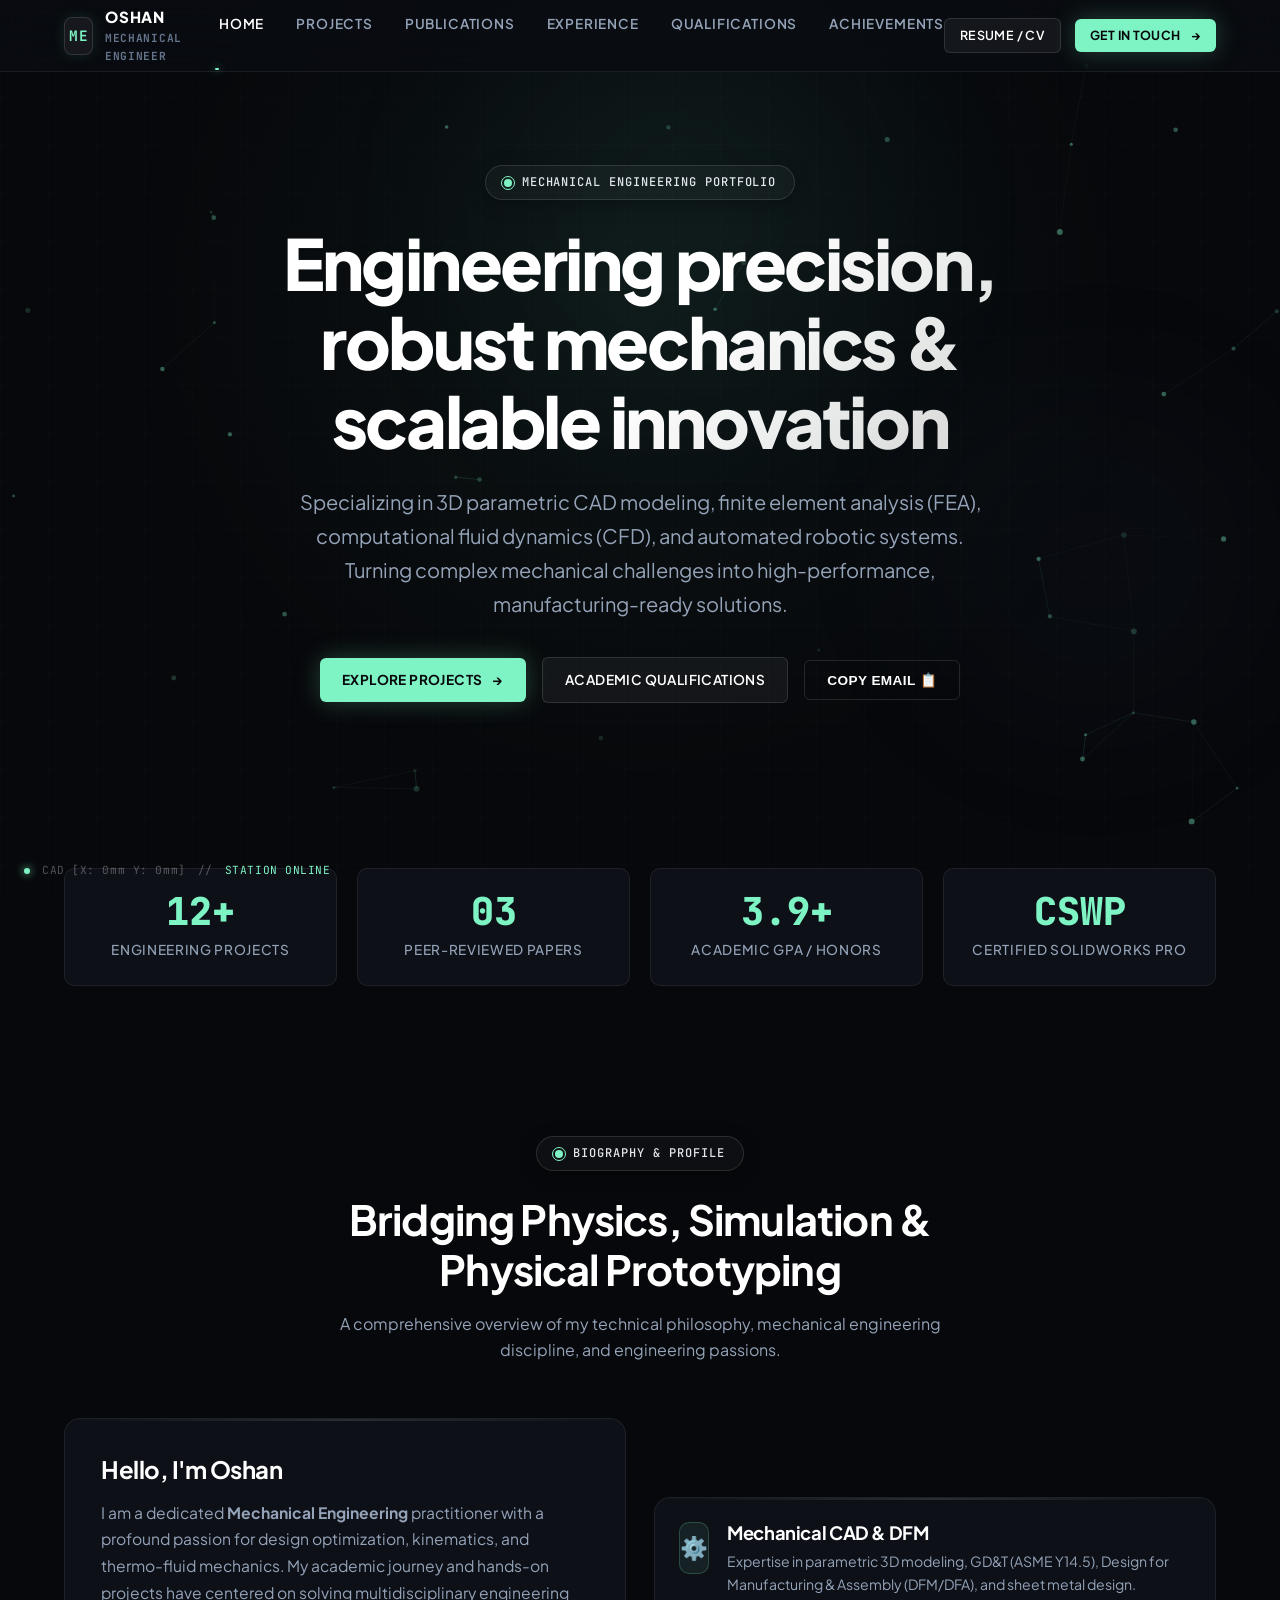
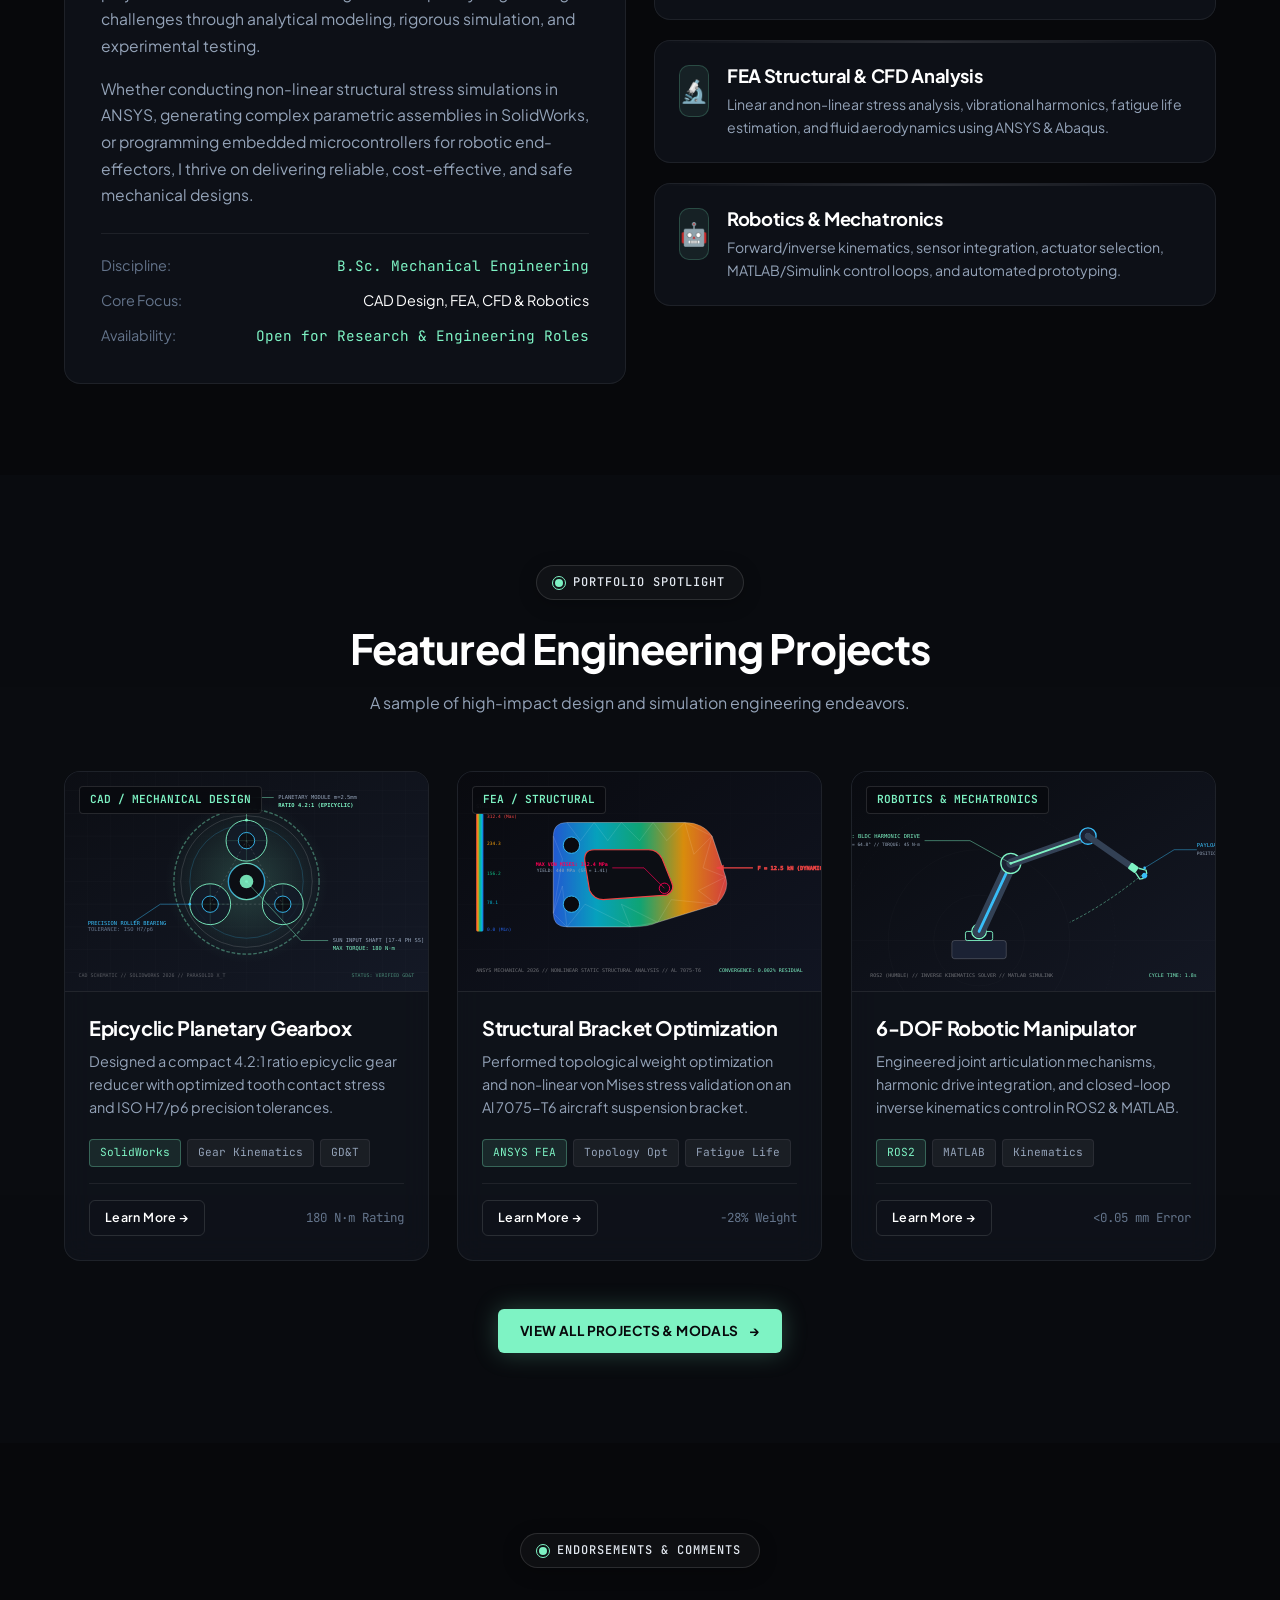
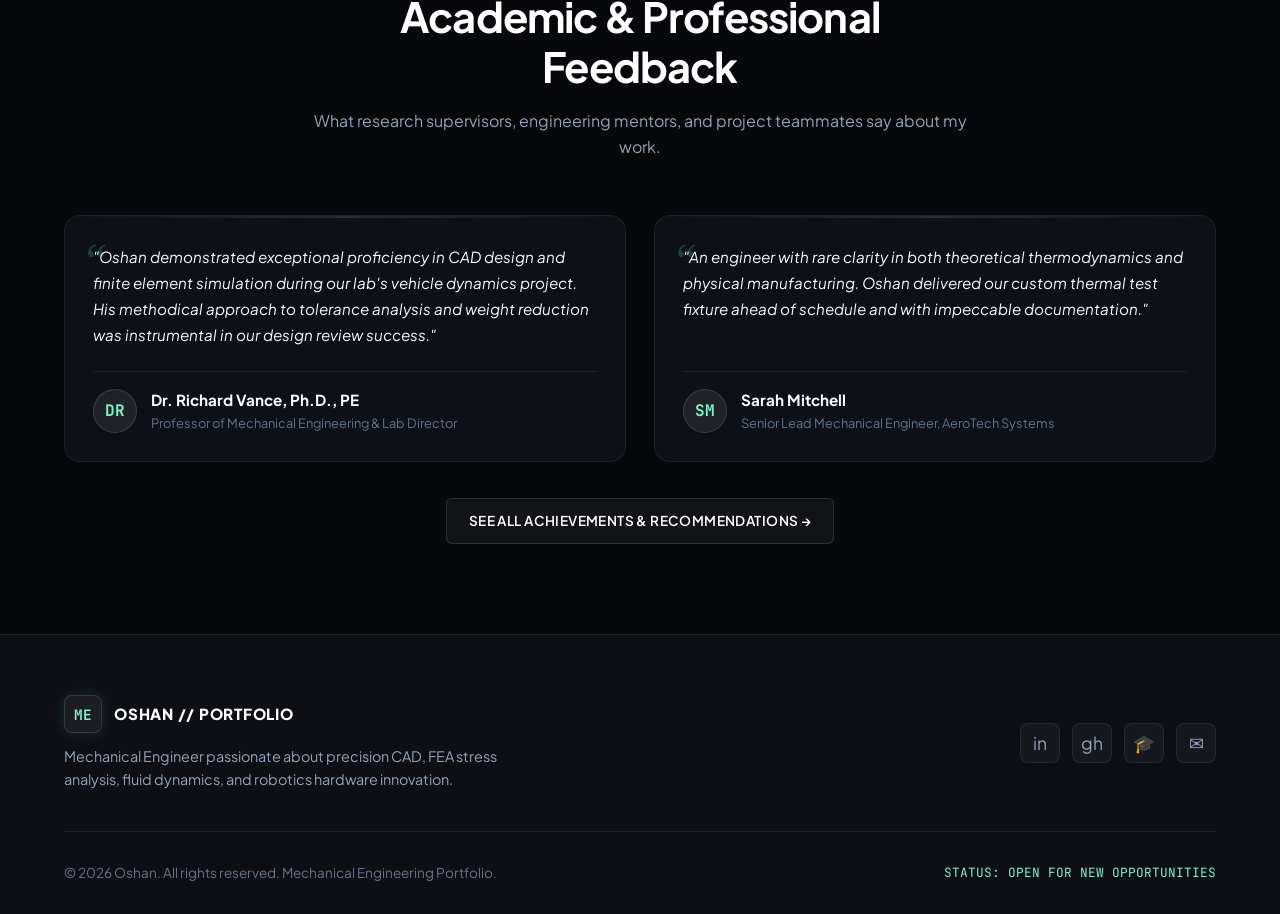
==== commit 6a05ff21: "Update specialty tag in index.html" ====
--- a/index.html
+++ b/index.html
@@ -1,460 +1,460 @@
-﻿<!DOCTYPE html>
-<html lang="en">
-<head>
-  <meta charset="UTF-8">
-  <meta name="viewport" content="width=device-width, initial-scale=1.0">
-  <title>Mechanical Engineer Portfolio | CAD, FEA & Robotics</title>
-  <!-- Main Stylesheet -->
-  <link rel="stylesheet" href="css/style.css">
-  <!-- Favicon icon placeholder -->
-  <link rel="icon" href="data:image/svg+xml,<svg xmlns=%22http://www.w3.org/2000/svg%22 viewBox=%220 0 100 100%22><text y=%22.9em%22 font-size=%2290%22>⚙️</text></svg>">
-</head>
-<body>
-
-  <!-- ==========================================================================
-       TOP RIBBON NAVIGATION (PERSISTENT FROSTED GLASS BAR)
-       ========================================================================== -->
-  <header class="navbar">
-    <div class="container nav-container">
-      
-      <!-- Brand Logo / Monogram -->
-      <!-- EDIT YOUR INITIALS OR NAME HERE -->
-      <a href="about.html" class="nav-brand">
-        <div class="nav-brand-badge">ME</div>
-        <div class="nav-brand-text">
-          <span class="nav-brand-title">OSHAN</span>
-          <span class="nav-brand-sub">MECHANICAL ENGINEER</span>
-        </div>
-      </a>
-
-      <!-- Navigation Links -->
-      <nav>
-        <ul class="nav-links">
-          <li><a href="index.html" class="nav-link active">Home</a></li>
-          <li><a href="projects.html" class="nav-link">Projects</a></li>
-          <li><a href="publications.html" class="nav-link">Publications</a></li>
-          <li><a href="experience.html" class="nav-link">Experience</a></li>
-          <li><a href="qualifications.html" class="nav-link">Qualifications</a></li>
-          <li><a href="achievements.html" class="nav-link">Achievements</a></li>
-        </ul>
-      </nav>
-
-      <!-- Action Buttons -->
-      <div class="nav-actions">
-        <!-- EDIT WITH YOUR RESUME LINK (e.g. resume.pdf) -->
-        <a href="#contactModal" class="btn btn-secondary btn-sm open-contact-btn">RESUME / CV</a>
-        <!-- Mint Accent CTA matching VOXERA UI -->
-        <a href="#contactModal" class="btn btn-primary btn-sm open-contact-btn">
-          GET IN TOUCH <span class="btn-arrow">→</span>
-        </a>
-      </div>
-
-      <!-- Mobile Hamburger Button -->
-      <button class="nav-toggle" aria-label="Toggle navigation menu">
-        <span></span>
-        <span></span>
-        <span></span>
-      </button>
-
-    </div>
-  </header>
-
-  <!-- ==========================================================================
-       HERO SECTION (INSPIRED BY VOXERA MODERN DARK UI)
-       ========================================================================== -->
-  <main>
-    <section class="hero">
-      <canvas id="heroCanvas" class="hero-canvas"></canvas>
-      <div class="container hero-content">
-        
-        <!-- Status Pill Badge -->
-        <div class="pill-badge">
-          <span class="badge-dot"></span>
-          <!-- EDIT YOUR SPECIALTY TAG HERE -->
-          MECHANICAL ENGINEERING &amp; PRODUCT DESIGN
-        </div>
-
-        <!-- Main Headline -->
-        <!-- EDIT YOUR MAIN HEADLINE HERE -->
-        <h1 class="hero-title">
-          Engineering precision, robust mechanics &amp; scalable innovation
-        </h1>
-
-        <!-- Subtitle / Bio -->
-        <!-- EDIT YOUR BRIEF BIO / INTRODUCTION HERE -->
-        <p class="hero-subtitle">
-          Specializing in 3D parametric CAD modeling, finite element analysis (FEA), computational fluid dynamics (CFD), and automated robotic systems. Turning complex mechanical challenges into high-performance, manufacturing-ready solutions.
-        </p>
-
-        <!-- CTA Buttons -->
-        <div class="hero-actions">
-          <a href="projects.html" class="btn btn-primary">
-            EXPLORE PROJECTS <span class="btn-arrow">→</span>
-          </a>
-          <a href="qualifications.html" class="btn btn-secondary">
-            ACADEMIC QUALIFICATIONS
-          </a>
-          <button class="btn btn-outline copy-email-btn" data-email="oshan.engineering@gmail.com">
-            COPY EMAIL 📋
-          </button>
-        </div>
-
-      </div>
-    </section>
-
-    <!-- ==========================================================================
-         KEY STATS & HIGHLIGHTS BAR
-         ========================================================================== -->
-    <section class="stats-section">
-      <div class="container">
-        <div class="stats-grid">
-          
-          <div class="stat-card">
-            <!-- EDIT NUMBER & LABEL -->
-            <div class="stat-number">12+</div>
-            <div class="stat-label">Engineering Projects</div>
-          </div>
-
-          <div class="stat-card">
-            <!-- EDIT NUMBER & LABEL -->
-            <div class="stat-number">03</div>
-            <div class="stat-label">Peer-Reviewed Papers</div>
-          </div>
-
-          <div class="stat-card">
-            <!-- EDIT NUMBER & LABEL -->
-            <div class="stat-number">3.9+</div>
-            <div class="stat-label">Academic GPA / Honors</div>
-          </div>
-
-          <div class="stat-card">
-            <!-- EDIT NUMBER & LABEL -->
-            <div class="stat-number">CSWP</div>
-            <div class="stat-label">Certified SolidWorks Pro</div>
-          </div>
-
-        </div>
-      </div>
-    </section>
-
-    <!-- ==========================================================================
-         ABOUT ME & PERSONAL INFORMATION
-         ========================================================================== -->
-    <section class="section" id="about">
-      <div class="container">
-        
-        <div class="section-header">
-          <div class="pill-badge"><span class="badge-dot"></span>BIOGRAPHY &amp; PROFILE</div>
-          <h2 class="section-title">Bridging Physics, Simulation &amp; Physical Prototyping</h2>
-          <p class="section-desc">
-            A comprehensive overview of my technical philosophy, mechanical engineering discipline, and engineering passions.
-          </p>
-        </div>
-
-        <div class="grid-2" style="align-items: center;">
-          
-          <!-- Personal Bio Card -->
-          <div class="card" style="padding: 36px;">
-            <h3 style="font-size: 1.5rem; margin-bottom: 16px; color: #fff;">Hello, I'm Oshan</h3>
-            <p style="margin-bottom: 16px; font-size: 0.98rem; line-height: 1.7;">
-              I am a dedicated <strong>Mechanical Engineering</strong> practitioner with a profound passion for design optimization, kinematics, and thermo-fluid mechanics. My academic journey and hands-on projects have centered on solving multidisciplinary engineering challenges through analytical modeling, rigorous simulation, and experimental testing.
-            </p>
-            <p style="margin-bottom: 24px; font-size: 0.98rem; line-height: 1.7;">
-              Whether conducting non-linear structural stress simulations in ANSYS, generating complex parametric assemblies in SolidWorks, or programming embedded microcontrollers for robotic end-effectors, I thrive on delivering reliable, cost-effective, and safe mechanical designs.
-            </p>
-
-            <div style="display: flex; flex-direction: column; gap: 12px; margin-top: auto; border-top: 1px solid var(--border-subtle); padding-top: 20px;">
-              <div style="display: flex; justify-content: space-between; font-size: 0.9rem;">
-                <span style="color: var(--text-muted);">Discipline:</span>
-                <span style="color: var(--accent-mint); font-family: var(--font-mono);">B.Sc. Mechanical Engineering</span>
-              </div>
-              <div style="display: flex; justify-content: space-between; font-size: 0.9rem;">
-                <span style="color: var(--text-muted);">Core Focus:</span>
-                <span style="color: #fff;">CAD Design, FEA, CFD &amp; Robotics</span>
-              </div>
-              <div style="display: flex; justify-content: space-between; font-size: 0.9rem;">
-                <span style="color: var(--text-muted);">Availability:</span>
-                <span style="color: var(--accent-mint); font-family: var(--font-mono);">Open for Research &amp; Engineering Roles</span>
-              </div>
-            </div>
-          </div>
-
-          <!-- Interactive Highlights / Core Disciplines -->
-          <div style="display: flex; flex-direction: column; gap: 20px;">
-            
-            <div class="card" style="padding: 24px;">
-              <div style="display: flex; gap: 18px; align-items: flex-start;">
-                <div class="specialty-icon" style="margin-bottom: 0;">⚙️</div>
-                <div>
-                  <h4 style="font-size: 1.15rem; margin-bottom: 6px;">Mechanical CAD &amp; DFM</h4>
-                  <p style="font-size: 0.88rem; color: var(--text-secondary);">
-                    Expertise in parametric 3D modeling, GD&amp;T (ASME Y14.5), Design for Manufacturing &amp; Assembly (DFM/DFA), and sheet metal design.
-                  </p>
-                </div>
-              </div>
-            </div>
-
-            <div class="card" style="padding: 24px;">
-              <div style="display: flex; gap: 18px; align-items: flex-start;">
-                <div class="specialty-icon" style="margin-bottom: 0;">🔬</div>
-                <div>
-                  <h4 style="font-size: 1.15rem; margin-bottom: 6px;">FEA Structural &amp; CFD Analysis</h4>
-                  <p style="font-size: 0.88rem; color: var(--text-secondary);">
-                    Linear and non-linear stress analysis, vibrational harmonics, fatigue life estimation, and fluid aerodynamics using ANSYS &amp; Abaqus.
-                  </p>
-                </div>
-              </div>
-            </div>
-
-            <div class="card" style="padding: 24px;">
-              <div style="display: flex; gap: 18px; align-items: flex-start;">
-                <div class="specialty-icon" style="margin-bottom: 0;">🤖</div>
-                <div>
-                  <h4 style="font-size: 1.15rem; margin-bottom: 6px;">Robotics &amp; Mechatronics</h4>
-                  <p style="font-size: 0.88rem; color: var(--text-secondary);">
-                    Forward/inverse kinematics, sensor integration, actuator selection, MATLAB/Simulink control loops, and automated prototyping.
-                  </p>
-                </div>
-              </div>
-            </div>
-
-          </div>
-
-        </div>
-
-      </div>
-    </section>
-
-    <!-- ==========================================================================
-         FEATURED PROJECTS PREVIEW
-         ========================================================================== -->
-    <section class="section" style="background: rgba(13, 15, 21, 0.5);">
-      <div class="container">
-        
-        <div class="section-header">
-          <div class="pill-badge"><span class="badge-dot"></span>PORTFOLIO SPOTLIGHT</div>
-          <h2 class="section-title">Featured Engineering Projects</h2>
-          <p class="section-desc">
-            A sample of high-impact design and simulation engineering endeavors.
-          </p>
-        </div>
-
-        <div class="grid-3">
-          
-          <!-- Featured Project 1 -->
-          <div class="card project-card" data-category="cad">
-            <div class="project-img-wrapper">
-              <img src="images/cad-gearbox.svg" alt="Epicyclic Planetary Gearbox CAD Model">
-              <span class="project-category-badge">CAD / Mechanical Design</span>
-            </div>
-            <div class="project-body">
-              <h3 class="project-title">Epicyclic Planetary Gearbox</h3>
-              <p class="project-desc">
-                Designed a compact 4.2:1 ratio epicyclic gear reducer with optimized tooth contact stress and ISO H7/p6 precision tolerances.
-              </p>
-              <div class="project-tags" style="display: flex; gap: 6px; flex-wrap: wrap; margin-bottom: 16px;">
-                <span class="tag-chip accent">SolidWorks</span>
-                <span class="tag-chip">Gear Kinematics</span>
-                <span class="tag-chip">GD&amp;T</span>
-              </div>
-              <div class="project-meta">
-                <a href="projects.html" class="btn btn-outline btn-sm">Learn More →</a>
-                <span style="font-size: 0.78rem; color: var(--text-muted); font-family: var(--font-mono);">180 N·m Rating</span>
-              </div>
-            </div>
-          </div>
-
-          <!-- Featured Project 2 -->
-          <div class="card project-card" data-category="fea">
-            <div class="project-img-wrapper">
-              <img src="images/fea-stress.svg" alt="Aerospace Suspension Bracket FEA">
-              <span class="project-category-badge">FEA / Structural</span>
-            </div>
-            <div class="project-body">
-              <h3 class="project-title">Structural Bracket Optimization</h3>
-              <p class="project-desc">
-                Performed topological weight optimization and non-linear von Mises stress validation on an Al 7075-T6 aircraft suspension bracket.
-              </p>
-              <div class="project-tags" style="display: flex; gap: 6px; flex-wrap: wrap; margin-bottom: 16px;">
-                <span class="tag-chip accent">ANSYS FEA</span>
-                <span class="tag-chip">Topology Opt</span>
-                <span class="tag-chip">Fatigue Life</span>
-              </div>
-              <div class="project-meta">
-                <a href="projects.html" class="btn btn-outline btn-sm">Learn More →</a>
-                <span style="font-size: 0.78rem; color: var(--text-muted); font-family: var(--font-mono);">-28% Weight</span>
-              </div>
-            </div>
-          </div>
-
-          <!-- Featured Project 3 -->
-          <div class="card project-card" data-category="robotics">
-            <div class="project-img-wrapper">
-              <img src="images/robotics-arm.svg" alt="6-DOF Robotic Manipulator Arm">
-              <span class="project-category-badge">Robotics &amp; Mechatronics</span>
-            </div>
-            <div class="project-body">
-              <h3 class="project-title">6-DOF Robotic Manipulator</h3>
-              <p class="project-desc">
-                Engineered joint articulation mechanisms, harmonic drive integration, and closed-loop inverse kinematics control in ROS2 &amp; MATLAB.
-              </p>
-              <div class="project-tags" style="display: flex; gap: 6px; flex-wrap: wrap; margin-bottom: 16px;">
-                <span class="tag-chip accent">ROS2</span>
-                <span class="tag-chip">MATLAB</span>
-                <span class="tag-chip">Kinematics</span>
-              </div>
-              <div class="project-meta">
-                <a href="projects.html" class="btn btn-outline btn-sm">Learn More →</a>
-                <span style="font-size: 0.78rem; color: var(--text-muted); font-family: var(--font-mono);">&lt;0.05 mm Error</span>
-              </div>
-            </div>
-          </div>
-
-        </div>
-
-        <div style="text-align: center; margin-top: 48px;">
-          <a href="projects.html" class="btn btn-primary">
-            VIEW ALL PROJECTS &amp; MODALS <span class="btn-arrow">→</span>
-          </a>
-        </div>
-
-      </div>
-    </section>
-
-    <!-- ==========================================================================
-         TESTIMONIALS / RECOMMENDATIONS ("COMMENTS") PREVIEW
-         ========================================================================== -->
-    <section class="section">
-      <div class="container">
-        
-        <div class="section-header">
-          <div class="pill-badge"><span class="badge-dot"></span>ENDORSEMENTS &amp; COMMENTS</div>
-          <h2 class="section-title">Academic &amp; Professional Feedback</h2>
-          <p class="section-desc">
-            What research supervisors, engineering mentors, and project teammates say about my work.
-          </p>
-        </div>
-
-        <div class="grid-2">
-          
-          <div class="card testimonial-card">
-            <p class="testimonial-quote">
-              "Oshan demonstrated exceptional proficiency in CAD design and finite element simulation during our lab's vehicle dynamics project. His methodical approach to tolerance analysis and weight reduction was instrumental in our design review success."
-            </p>
-            <div class="testimonial-author">
-              <div class="testimonial-avatar">DR</div>
-              <div>
-                <div class="testimonial-name">Dr. Richard Vance, Ph.D., PE</div>
-                <div class="testimonial-role">Professor of Mechanical Engineering &amp; Lab Director</div>
-              </div>
-            </div>
-          </div>
-
-          <div class="card testimonial-card">
-            <p class="testimonial-quote">
-              "An engineer with rare clarity in both theoretical thermodynamics and physical manufacturing. Oshan delivered our custom thermal test fixture ahead of schedule and with impeccable documentation."
-            </p>
-            <div class="testimonial-author">
-              <div class="testimonial-avatar">SM</div>
-              <div>
-                <div class="testimonial-name">Sarah Mitchell</div>
-                <div class="testimonial-role">Senior Lead Mechanical Engineer, AeroTech Systems</div>
-              </div>
-            </div>
-          </div>
-
-        </div>
-
-        <div style="text-align: center; margin-top: 36px;">
-          <a href="achievements.html" class="btn btn-secondary">
-            SEE ALL ACHIEVEMENTS &amp; RECOMMENDATIONS →
-          </a>
-        </div>
-
-      </div>
-    </section>
-
-  </main>
-
-  <!-- ==========================================================================
-       FOOTER
-       ========================================================================== -->
-  <footer class="footer">
-    <div class="container">
-      
-      <div class="footer-top">
-        <div>
-          <div class="nav-brand" style="margin-bottom: 12px;">
-            <div class="nav-brand-badge">ME</div>
-            <span class="nav-brand-title">OSHAN // PORTFOLIO</span>
-          </div>
-          <p style="font-size: 0.9rem; color: var(--text-secondary); max-width: 440px;">
-            Mechanical Engineer passionate about precision CAD, FEA stress analysis, fluid dynamics, and robotics hardware innovation.
-          </p>
-        </div>
-
-        <div class="social-links">
-          <!-- EDIT WITH YOUR PROFILES -->
-          <a href="https://linkedin.com" target="_blank" rel="noopener" class="social-btn" title="LinkedIn">in</a>
-          <a href="https://github.com" target="_blank" rel="noopener" class="social-btn" title="GitHub">gh</a>
-          <a href="https://scholar.google.com" target="_blank" rel="noopener" class="social-btn" title="Google Scholar">🎓</a>
-          <a href="mailto:oshan.engineering@gmail.com" class="social-btn" title="Email">✉</a>
-        </div>
-      </div>
-
-      <div class="footer-bottom">
-        <div>&copy; 2026 Oshan. All rights reserved. Mechanical Engineering Portfolio.</div>
-        <div style="font-family: var(--font-mono); font-size: 0.8rem; color: var(--accent-mint);">
-          STATUS: OPEN FOR NEW OPPORTUNITIES
-        </div>
-      </div>
-
-    </div>
-  </footer>
-
-  <!-- ==========================================================================
-       CONTACT / GET IN TOUCH MODAL
-       ========================================================================== -->
-  <div class="modal-overlay" id="contactModal">
-    <div class="modal-content">
-      <button class="modal-close" aria-label="Close modal">&times;</button>
-      
-      <div class="pill-badge"><span class="badge-dot"></span>DIRECT TRANSMISSION</div>
-      <h2 style="font-size: 1.8rem; margin-bottom: 8px; color: #fff;">Let's Connect</h2>
-      <p style="color: var(--text-secondary); margin-bottom: 24px; font-size: 0.95rem;">
-        Have an engineering project, research inquiry, or career opportunity? Send a message or reach out directly.
-      </p>
-
-      <form id="contactForm" style="display: flex; flex-direction: column; gap: 16px;">
-        <div>
-          <label style="display: block; font-size: 0.82rem; font-family: var(--font-mono); color: var(--text-secondary); margin-bottom: 6px; text-transform: uppercase;">Your Name</label>
-          <input type="text" required placeholder="Dr. John Doe / Recruiter Name" style="width: 100%; padding: 12px 16px; background: rgba(255,255,255,0.04); border: 1px solid var(--border-medium); border-radius: 6px; color: #fff; font-family: inherit;">
-        </div>
-
-        <div>
-          <label style="display: block; font-size: 0.82rem; font-family: var(--font-mono); color: var(--text-secondary); margin-bottom: 6px; text-transform: uppercase;">Your Email</label>
-          <input type="email" required placeholder="name@company.com" style="width: 100%; padding: 12px 16px; background: rgba(255,255,255,0.04); border: 1px solid var(--border-medium); border-radius: 6px; color: #fff; font-family: inherit;">
-        </div>
-
-        <div>
-          <label style="display: block; font-size: 0.82rem; font-family: var(--font-mono); color: var(--text-secondary); margin-bottom: 6px; text-transform: uppercase;">Message / Opportunity Details</label>
-          <textarea rows="4" required placeholder="Describe the mechanical engineering project, role, or collaboration..." style="width: 100%; padding: 12px 16px; background: rgba(255,255,255,0.04); border: 1px solid var(--border-medium); border-radius: 6px; color: #fff; font-family: inherit; resize: vertical;"></textarea>
-        </div>
-
-        <div style="display: flex; justify-content: space-between; align-items: center; margin-top: 10px;">
-          <button type="button" class="btn btn-outline copy-email-btn" data-email="oshan.engineering@gmail.com">
-            Copy My Direct Email 📋
-          </button>
-          <button type="submit" class="btn btn-primary">
-            SEND MESSAGE →
-          </button>
-        </div>
-      </form>
-    </div>
-  </div>
-
-  <!-- Main JavaScript File -->
-  <script src="js/main.js"></script>
-</body>
-</html>
-
+﻿<!DOCTYPE html>
+<html lang="en">
+<head>
+  <meta charset="UTF-8">
+  <meta name="viewport" content="width=device-width, initial-scale=1.0">
+  <title>Mechanical Engineer Portfolio | CAD, FEA & Robotics</title>
+  <!-- Main Stylesheet -->
+  <link rel="stylesheet" href="css/style.css">
+  <!-- Favicon icon placeholder -->
+  <link rel="icon" href="data:image/svg+xml,<svg xmlns=%22http://www.w3.org/2000/svg%22 viewBox=%220 0 100 100%22><text y=%22.9em%22 font-size=%2290%22>⚙️</text></svg>">
+</head>
+<body>
+
+  <!-- ==========================================================================
+       TOP RIBBON NAVIGATION (PERSISTENT FROSTED GLASS BAR)
+       ========================================================================== -->
+  <header class="navbar">
+    <div class="container nav-container">
+      
+      <!-- Brand Logo / Monogram -->
+      <!-- EDIT YOUR INITIALS OR NAME HERE -->
+      <a href="about.html" class="nav-brand">
+        <div class="nav-brand-badge">ME</div>
+        <div class="nav-brand-text">
+          <span class="nav-brand-title">OSHAN</span>
+          <span class="nav-brand-sub">MECHANICAL ENGINEER</span>
+        </div>
+      </a>
+
+      <!-- Navigation Links -->
+      <nav>
+        <ul class="nav-links">
+          <li><a href="index.html" class="nav-link active">Home</a></li>
+          <li><a href="projects.html" class="nav-link">Projects</a></li>
+          <li><a href="publications.html" class="nav-link">Publications</a></li>
+          <li><a href="experience.html" class="nav-link">Experience</a></li>
+          <li><a href="qualifications.html" class="nav-link">Qualifications</a></li>
+          <li><a href="achievements.html" class="nav-link">Achievements</a></li>
+        </ul>
+      </nav>
+
+      <!-- Action Buttons -->
+      <div class="nav-actions">
+        <!-- EDIT WITH YOUR RESUME LINK (e.g. resume.pdf) -->
+        <a href="#contactModal" class="btn btn-secondary btn-sm open-contact-btn">RESUME / CV</a>
+        <!-- Mint Accent CTA matching VOXERA UI -->
+        <a href="#contactModal" class="btn btn-primary btn-sm open-contact-btn">
+          GET IN TOUCH <span class="btn-arrow">→</span>
+        </a>
+      </div>
+
+      <!-- Mobile Hamburger Button -->
+      <button class="nav-toggle" aria-label="Toggle navigation menu">
+        <span></span>
+        <span></span>
+        <span></span>
+      </button>
+
+    </div>
+  </header>
+
+  <!-- ==========================================================================
+       HERO SECTION (INSPIRED BY VOXERA MODERN DARK UI)
+       ========================================================================== -->
+  <main>
+    <section class="hero">
+      <canvas id="heroCanvas" class="hero-canvas"></canvas>
+      <div class="container hero-content">
+        
+        <!-- Status Pill Badge -->
+        <div class="pill-badge">
+          <span class="badge-dot"></span>
+          <!-- EDIT YOUR SPECIALTY TAG HERE -->
+          MECHANICAL ENGINEERING PORTFOLIO
+        </div>
+
+        <!-- Main Headline -->
+        <!-- EDIT YOUR MAIN HEADLINE HERE -->
+        <h1 class="hero-title">
+          Engineering precision, robust mechanics &amp; scalable innovation
+        </h1>
+
+        <!-- Subtitle / Bio -->
+        <!-- EDIT YOUR BRIEF BIO / INTRODUCTION HERE -->
+        <p class="hero-subtitle">
+          Specializing in 3D parametric CAD modeling, finite element analysis (FEA), computational fluid dynamics (CFD), and automated robotic systems. Turning complex mechanical challenges into high-performance, manufacturing-ready solutions.
+        </p>
+
+        <!-- CTA Buttons -->
+        <div class="hero-actions">
+          <a href="projects.html" class="btn btn-primary">
+            EXPLORE PROJECTS <span class="btn-arrow">→</span>
+          </a>
+          <a href="qualifications.html" class="btn btn-secondary">
+            ACADEMIC QUALIFICATIONS
+          </a>
+          <button class="btn btn-outline copy-email-btn" data-email="oshan.engineering@gmail.com">
+            COPY EMAIL 📋
+          </button>
+        </div>
+
+      </div>
+    </section>
+
+    <!-- ==========================================================================
+         KEY STATS & HIGHLIGHTS BAR
+         ========================================================================== -->
+    <section class="stats-section">
+      <div class="container">
+        <div class="stats-grid">
+          
+          <div class="stat-card">
+            <!-- EDIT NUMBER & LABEL -->
+            <div class="stat-number">12+</div>
+            <div class="stat-label">Engineering Projects</div>
+          </div>
+
+          <div class="stat-card">
+            <!-- EDIT NUMBER & LABEL -->
+            <div class="stat-number">03</div>
+            <div class="stat-label">Peer-Reviewed Papers</div>
+          </div>
+
+          <div class="stat-card">
+            <!-- EDIT NUMBER & LABEL -->
+            <div class="stat-number">3.9+</div>
+            <div class="stat-label">Academic GPA / Honors</div>
+          </div>
+
+          <div class="stat-card">
+            <!-- EDIT NUMBER & LABEL -->
+            <div class="stat-number">CSWP</div>
+            <div class="stat-label">Certified SolidWorks Pro</div>
+          </div>
+
+        </div>
+      </div>
+    </section>
+
+    <!-- ==========================================================================
+         ABOUT ME & PERSONAL INFORMATION
+         ========================================================================== -->
+    <section class="section" id="about">
+      <div class="container">
+        
+        <div class="section-header">
+          <div class="pill-badge"><span class="badge-dot"></span>BIOGRAPHY &amp; PROFILE</div>
+          <h2 class="section-title">Bridging Physics, Simulation &amp; Physical Prototyping</h2>
+          <p class="section-desc">
+            A comprehensive overview of my technical philosophy, mechanical engineering discipline, and engineering passions.
+          </p>
+        </div>
+
+        <div class="grid-2" style="align-items: center;">
+          
+          <!-- Personal Bio Card -->
+          <div class="card" style="padding: 36px;">
+            <h3 style="font-size: 1.5rem; margin-bottom: 16px; color: #fff;">Hello, I'm Oshan</h3>
+            <p style="margin-bottom: 16px; font-size: 0.98rem; line-height: 1.7;">
+              I am a dedicated <strong>Mechanical Engineering</strong> practitioner with a profound passion for design optimization, kinematics, and thermo-fluid mechanics. My academic journey and hands-on projects have centered on solving multidisciplinary engineering challenges through analytical modeling, rigorous simulation, and experimental testing.
+            </p>
+            <p style="margin-bottom: 24px; font-size: 0.98rem; line-height: 1.7;">
+              Whether conducting non-linear structural stress simulations in ANSYS, generating complex parametric assemblies in SolidWorks, or programming embedded microcontrollers for robotic end-effectors, I thrive on delivering reliable, cost-effective, and safe mechanical designs.
+            </p>
+
+            <div style="display: flex; flex-direction: column; gap: 12px; margin-top: auto; border-top: 1px solid var(--border-subtle); padding-top: 20px;">
+              <div style="display: flex; justify-content: space-between; font-size: 0.9rem;">
+                <span style="color: var(--text-muted);">Discipline:</span>
+                <span style="color: var(--accent-mint); font-family: var(--font-mono);">B.Sc. Mechanical Engineering</span>
+              </div>
+              <div style="display: flex; justify-content: space-between; font-size: 0.9rem;">
+                <span style="color: var(--text-muted);">Core Focus:</span>
+                <span style="color: #fff;">CAD Design, FEA, CFD &amp; Robotics</span>
+              </div>
+              <div style="display: flex; justify-content: space-between; font-size: 0.9rem;">
+                <span style="color: var(--text-muted);">Availability:</span>
+                <span style="color: var(--accent-mint); font-family: var(--font-mono);">Open for Research &amp; Engineering Roles</span>
+              </div>
+            </div>
+          </div>
+
+          <!-- Interactive Highlights / Core Disciplines -->
+          <div style="display: flex; flex-direction: column; gap: 20px;">
+            
+            <div class="card" style="padding: 24px;">
+              <div style="display: flex; gap: 18px; align-items: flex-start;">
+                <div class="specialty-icon" style="margin-bottom: 0;">⚙️</div>
+                <div>
+                  <h4 style="font-size: 1.15rem; margin-bottom: 6px;">Mechanical CAD &amp; DFM</h4>
+                  <p style="font-size: 0.88rem; color: var(--text-secondary);">
+                    Expertise in parametric 3D modeling, GD&amp;T (ASME Y14.5), Design for Manufacturing &amp; Assembly (DFM/DFA), and sheet metal design.
+                  </p>
+                </div>
+              </div>
+            </div>
+
+            <div class="card" style="padding: 24px;">
+              <div style="display: flex; gap: 18px; align-items: flex-start;">
+                <div class="specialty-icon" style="margin-bottom: 0;">🔬</div>
+                <div>
+                  <h4 style="font-size: 1.15rem; margin-bottom: 6px;">FEA Structural &amp; CFD Analysis</h4>
+                  <p style="font-size: 0.88rem; color: var(--text-secondary);">
+                    Linear and non-linear stress analysis, vibrational harmonics, fatigue life estimation, and fluid aerodynamics using ANSYS &amp; Abaqus.
+                  </p>
+                </div>
+              </div>
+            </div>
+
+            <div class="card" style="padding: 24px;">
+              <div style="display: flex; gap: 18px; align-items: flex-start;">
+                <div class="specialty-icon" style="margin-bottom: 0;">🤖</div>
+                <div>
+                  <h4 style="font-size: 1.15rem; margin-bottom: 6px;">Robotics &amp; Mechatronics</h4>
+                  <p style="font-size: 0.88rem; color: var(--text-secondary);">
+                    Forward/inverse kinematics, sensor integration, actuator selection, MATLAB/Simulink control loops, and automated prototyping.
+                  </p>
+                </div>
+              </div>
+            </div>
+
+          </div>
+
+        </div>
+
+      </div>
+    </section>
+
+    <!-- ==========================================================================
+         FEATURED PROJECTS PREVIEW
+         ========================================================================== -->
+    <section class="section" style="background: rgba(13, 15, 21, 0.5);">
+      <div class="container">
+        
+        <div class="section-header">
+          <div class="pill-badge"><span class="badge-dot"></span>PORTFOLIO SPOTLIGHT</div>
+          <h2 class="section-title">Featured Engineering Projects</h2>
+          <p class="section-desc">
+            A sample of high-impact design and simulation engineering endeavors.
+          </p>
+        </div>
+
+        <div class="grid-3">
+          
+          <!-- Featured Project 1 -->
+          <div class="card project-card" data-category="cad">
+            <div class="project-img-wrapper">
+              <img src="images/cad-gearbox.svg" alt="Epicyclic Planetary Gearbox CAD Model">
+              <span class="project-category-badge">CAD / Mechanical Design</span>
+            </div>
+            <div class="project-body">
+              <h3 class="project-title">Epicyclic Planetary Gearbox</h3>
+              <p class="project-desc">
+                Designed a compact 4.2:1 ratio epicyclic gear reducer with optimized tooth contact stress and ISO H7/p6 precision tolerances.
+              </p>
+              <div class="project-tags" style="display: flex; gap: 6px; flex-wrap: wrap; margin-bottom: 16px;">
+                <span class="tag-chip accent">SolidWorks</span>
+                <span class="tag-chip">Gear Kinematics</span>
+                <span class="tag-chip">GD&amp;T</span>
+              </div>
+              <div class="project-meta">
+                <a href="projects.html" class="btn btn-outline btn-sm">Learn More →</a>
+                <span style="font-size: 0.78rem; color: var(--text-muted); font-family: var(--font-mono);">180 N·m Rating</span>
+              </div>
+            </div>
+          </div>
+
+          <!-- Featured Project 2 -->
+          <div class="card project-card" data-category="fea">
+            <div class="project-img-wrapper">
+              <img src="images/fea-stress.svg" alt="Aerospace Suspension Bracket FEA">
+              <span class="project-category-badge">FEA / Structural</span>
+            </div>
+            <div class="project-body">
+              <h3 class="project-title">Structural Bracket Optimization</h3>
+              <p class="project-desc">
+                Performed topological weight optimization and non-linear von Mises stress validation on an Al 7075-T6 aircraft suspension bracket.
+              </p>
+              <div class="project-tags" style="display: flex; gap: 6px; flex-wrap: wrap; margin-bottom: 16px;">
+                <span class="tag-chip accent">ANSYS FEA</span>
+                <span class="tag-chip">Topology Opt</span>
+                <span class="tag-chip">Fatigue Life</span>
+              </div>
+              <div class="project-meta">
+                <a href="projects.html" class="btn btn-outline btn-sm">Learn More →</a>
+                <span style="font-size: 0.78rem; color: var(--text-muted); font-family: var(--font-mono);">-28% Weight</span>
+              </div>
+            </div>
+          </div>
+
+          <!-- Featured Project 3 -->
+          <div class="card project-card" data-category="robotics">
+            <div class="project-img-wrapper">
+              <img src="images/robotics-arm.svg" alt="6-DOF Robotic Manipulator Arm">
+              <span class="project-category-badge">Robotics &amp; Mechatronics</span>
+            </div>
+            <div class="project-body">
+              <h3 class="project-title">6-DOF Robotic Manipulator</h3>
+              <p class="project-desc">
+                Engineered joint articulation mechanisms, harmonic drive integration, and closed-loop inverse kinematics control in ROS2 &amp; MATLAB.
+              </p>
+              <div class="project-tags" style="display: flex; gap: 6px; flex-wrap: wrap; margin-bottom: 16px;">
+                <span class="tag-chip accent">ROS2</span>
+                <span class="tag-chip">MATLAB</span>
+                <span class="tag-chip">Kinematics</span>
+              </div>
+              <div class="project-meta">
+                <a href="projects.html" class="btn btn-outline btn-sm">Learn More →</a>
+                <span style="font-size: 0.78rem; color: var(--text-muted); font-family: var(--font-mono);">&lt;0.05 mm Error</span>
+              </div>
+            </div>
+          </div>
+
+        </div>
+
+        <div style="text-align: center; margin-top: 48px;">
+          <a href="projects.html" class="btn btn-primary">
+            VIEW ALL PROJECTS &amp; MODALS <span class="btn-arrow">→</span>
+          </a>
+        </div>
+
+      </div>
+    </section>
+
+    <!-- ==========================================================================
+         TESTIMONIALS / RECOMMENDATIONS ("COMMENTS") PREVIEW
+         ========================================================================== -->
+    <section class="section">
+      <div class="container">
+        
+        <div class="section-header">
+          <div class="pill-badge"><span class="badge-dot"></span>ENDORSEMENTS &amp; COMMENTS</div>
+          <h2 class="section-title">Academic &amp; Professional Feedback</h2>
+          <p class="section-desc">
+            What research supervisors, engineering mentors, and project teammates say about my work.
+          </p>
+        </div>
+
+        <div class="grid-2">
+          
+          <div class="card testimonial-card">
+            <p class="testimonial-quote">
+              "Oshan demonstrated exceptional proficiency in CAD design and finite element simulation during our lab's vehicle dynamics project. His methodical approach to tolerance analysis and weight reduction was instrumental in our design review success."
+            </p>
+            <div class="testimonial-author">
+              <div class="testimonial-avatar">DR</div>
+              <div>
+                <div class="testimonial-name">Dr. Richard Vance, Ph.D., PE</div>
+                <div class="testimonial-role">Professor of Mechanical Engineering &amp; Lab Director</div>
+              </div>
+            </div>
+          </div>
+
+          <div class="card testimonial-card">
+            <p class="testimonial-quote">
+              "An engineer with rare clarity in both theoretical thermodynamics and physical manufacturing. Oshan delivered our custom thermal test fixture ahead of schedule and with impeccable documentation."
+            </p>
+            <div class="testimonial-author">
+              <div class="testimonial-avatar">SM</div>
+              <div>
+                <div class="testimonial-name">Sarah Mitchell</div>
+                <div class="testimonial-role">Senior Lead Mechanical Engineer, AeroTech Systems</div>
+              </div>
+            </div>
+          </div>
+
+        </div>
+
+        <div style="text-align: center; margin-top: 36px;">
+          <a href="achievements.html" class="btn btn-secondary">
+            SEE ALL ACHIEVEMENTS &amp; RECOMMENDATIONS →
+          </a>
+        </div>
+
+      </div>
+    </section>
+
+  </main>
+
+  <!-- ==========================================================================
+       FOOTER
+       ========================================================================== -->
+  <footer class="footer">
+    <div class="container">
+      
+      <div class="footer-top">
+        <div>
+          <div class="nav-brand" style="margin-bottom: 12px;">
+            <div class="nav-brand-badge">ME</div>
+            <span class="nav-brand-title">OSHAN // PORTFOLIO</span>
+          </div>
+          <p style="font-size: 0.9rem; color: var(--text-secondary); max-width: 440px;">
+            Mechanical Engineer passionate about precision CAD, FEA stress analysis, fluid dynamics, and robotics hardware innovation.
+          </p>
+        </div>
+
+        <div class="social-links">
+          <!-- EDIT WITH YOUR PROFILES -->
+          <a href="https://linkedin.com" target="_blank" rel="noopener" class="social-btn" title="LinkedIn">in</a>
+          <a href="https://github.com" target="_blank" rel="noopener" class="social-btn" title="GitHub">gh</a>
+          <a href="https://scholar.google.com" target="_blank" rel="noopener" class="social-btn" title="Google Scholar">🎓</a>
+          <a href="mailto:oshan.engineering@gmail.com" class="social-btn" title="Email">✉</a>
+        </div>
+      </div>
+
+      <div class="footer-bottom">
+        <div>&copy; 2026 Oshan. All rights reserved. Mechanical Engineering Portfolio.</div>
+        <div style="font-family: var(--font-mono); font-size: 0.8rem; color: var(--accent-mint);">
+          STATUS: OPEN FOR NEW OPPORTUNITIES
+        </div>
+      </div>
+
+    </div>
+  </footer>
+
+  <!-- ==========================================================================
+       CONTACT / GET IN TOUCH MODAL
+       ========================================================================== -->
+  <div class="modal-overlay" id="contactModal">
+    <div class="modal-content">
+      <button class="modal-close" aria-label="Close modal">&times;</button>
+      
+      <div class="pill-badge"><span class="badge-dot"></span>DIRECT TRANSMISSION</div>
+      <h2 style="font-size: 1.8rem; margin-bottom: 8px; color: #fff;">Let's Connect</h2>
+      <p style="color: var(--text-secondary); margin-bottom: 24px; font-size: 0.95rem;">
+        Have an engineering project, research inquiry, or career opportunity? Send a message or reach out directly.
+      </p>
+
+      <form id="contactForm" style="display: flex; flex-direction: column; gap: 16px;">
+        <div>
+          <label style="display: block; font-size: 0.82rem; font-family: var(--font-mono); color: var(--text-secondary); margin-bottom: 6px; text-transform: uppercase;">Your Name</label>
+          <input type="text" required placeholder="Dr. John Doe / Recruiter Name" style="width: 100%; padding: 12px 16px; background: rgba(255,255,255,0.04); border: 1px solid var(--border-medium); border-radius: 6px; color: #fff; font-family: inherit;">
+        </div>
+
+        <div>
+          <label style="display: block; font-size: 0.82rem; font-family: var(--font-mono); color: var(--text-secondary); margin-bottom: 6px; text-transform: uppercase;">Your Email</label>
+          <input type="email" required placeholder="name@company.com" style="width: 100%; padding: 12px 16px; background: rgba(255,255,255,0.04); border: 1px solid var(--border-medium); border-radius: 6px; color: #fff; font-family: inherit;">
+        </div>
+
+        <div>
+          <label style="display: block; font-size: 0.82rem; font-family: var(--font-mono); color: var(--text-secondary); margin-bottom: 6px; text-transform: uppercase;">Message / Opportunity Details</label>
+          <textarea rows="4" required placeholder="Describe the mechanical engineering project, role, or collaboration..." style="width: 100%; padding: 12px 16px; background: rgba(255,255,255,0.04); border: 1px solid var(--border-medium); border-radius: 6px; color: #fff; font-family: inherit; resize: vertical;"></textarea>
+        </div>
+
+        <div style="display: flex; justify-content: space-between; align-items: center; margin-top: 10px;">
+          <button type="button" class="btn btn-outline copy-email-btn" data-email="oshan.engineering@gmail.com">
+            Copy My Direct Email 📋
+          </button>
+          <button type="submit" class="btn btn-primary">
+            SEND MESSAGE →
+          </button>
+        </div>
+      </form>
+    </div>
+  </div>
+
+  <!-- Main JavaScript File -->
+  <script src="js/main.js"></script>
+</body>
+</html>
+
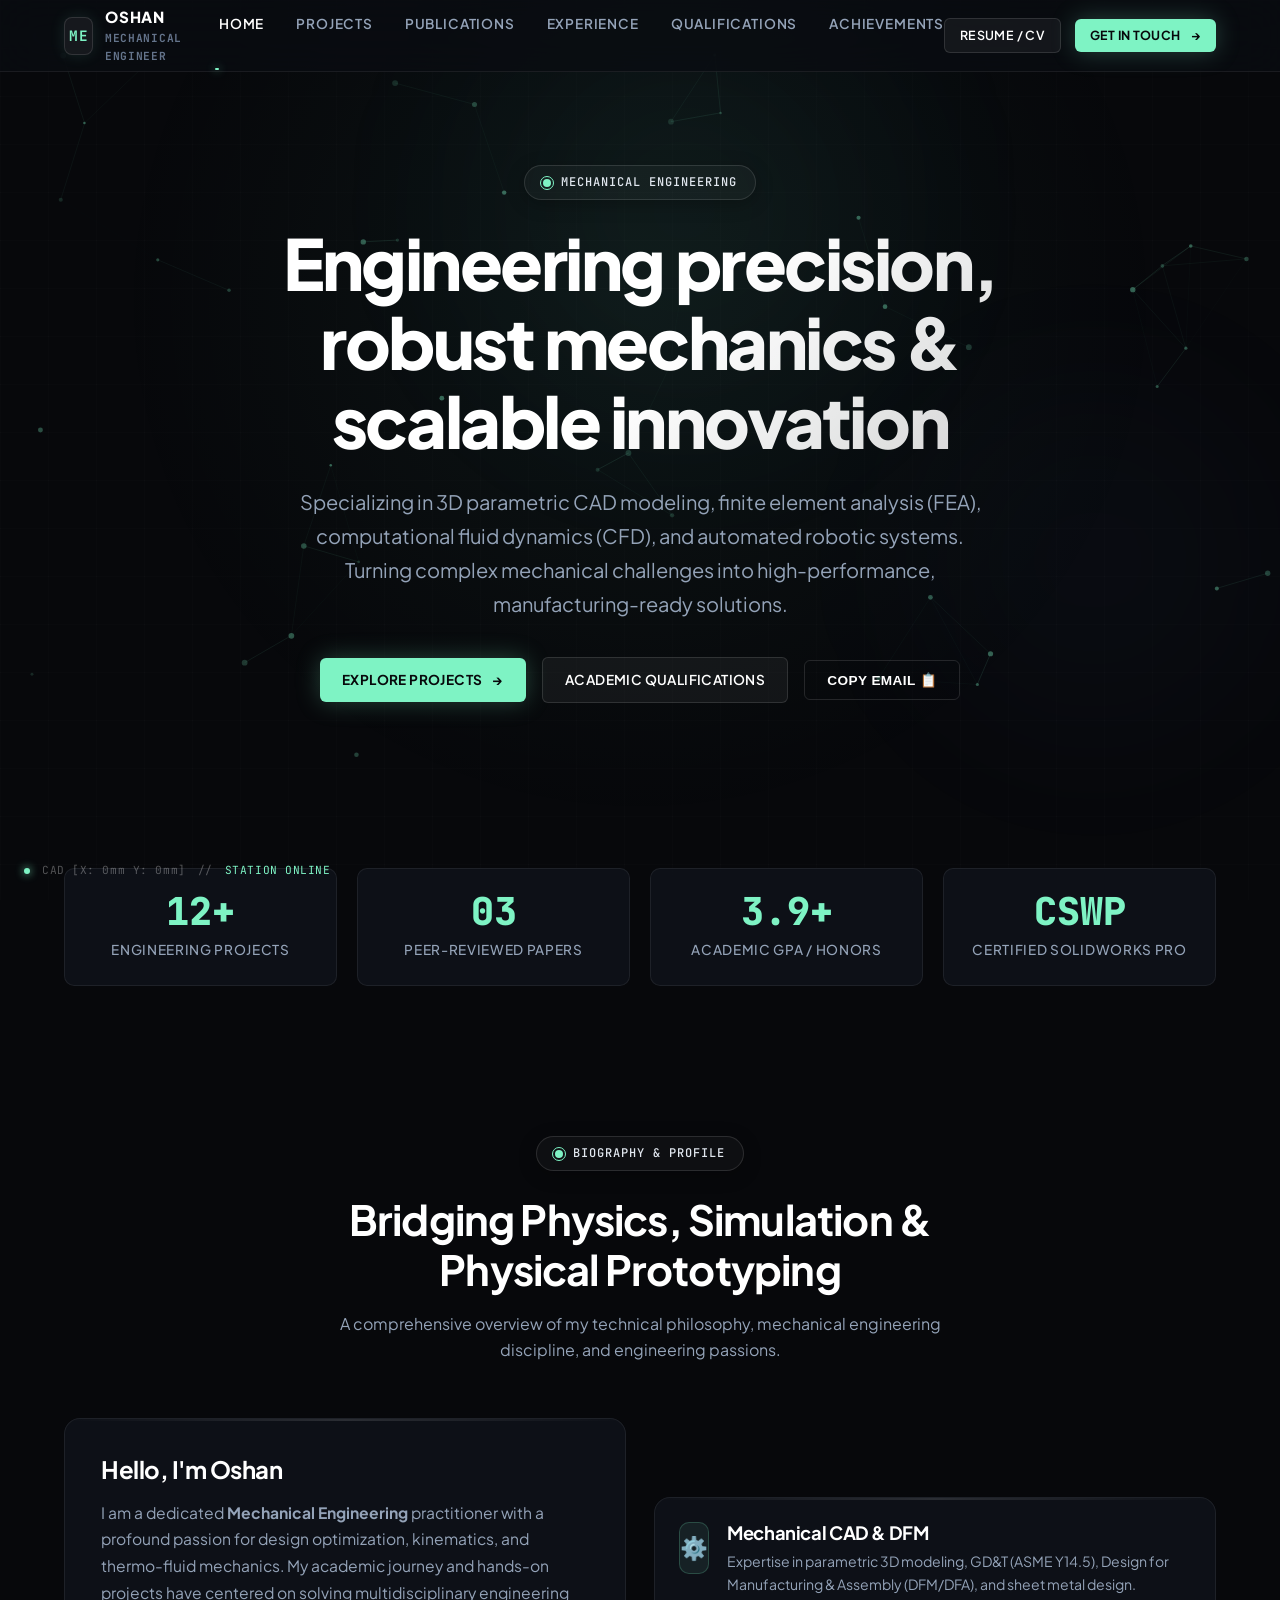
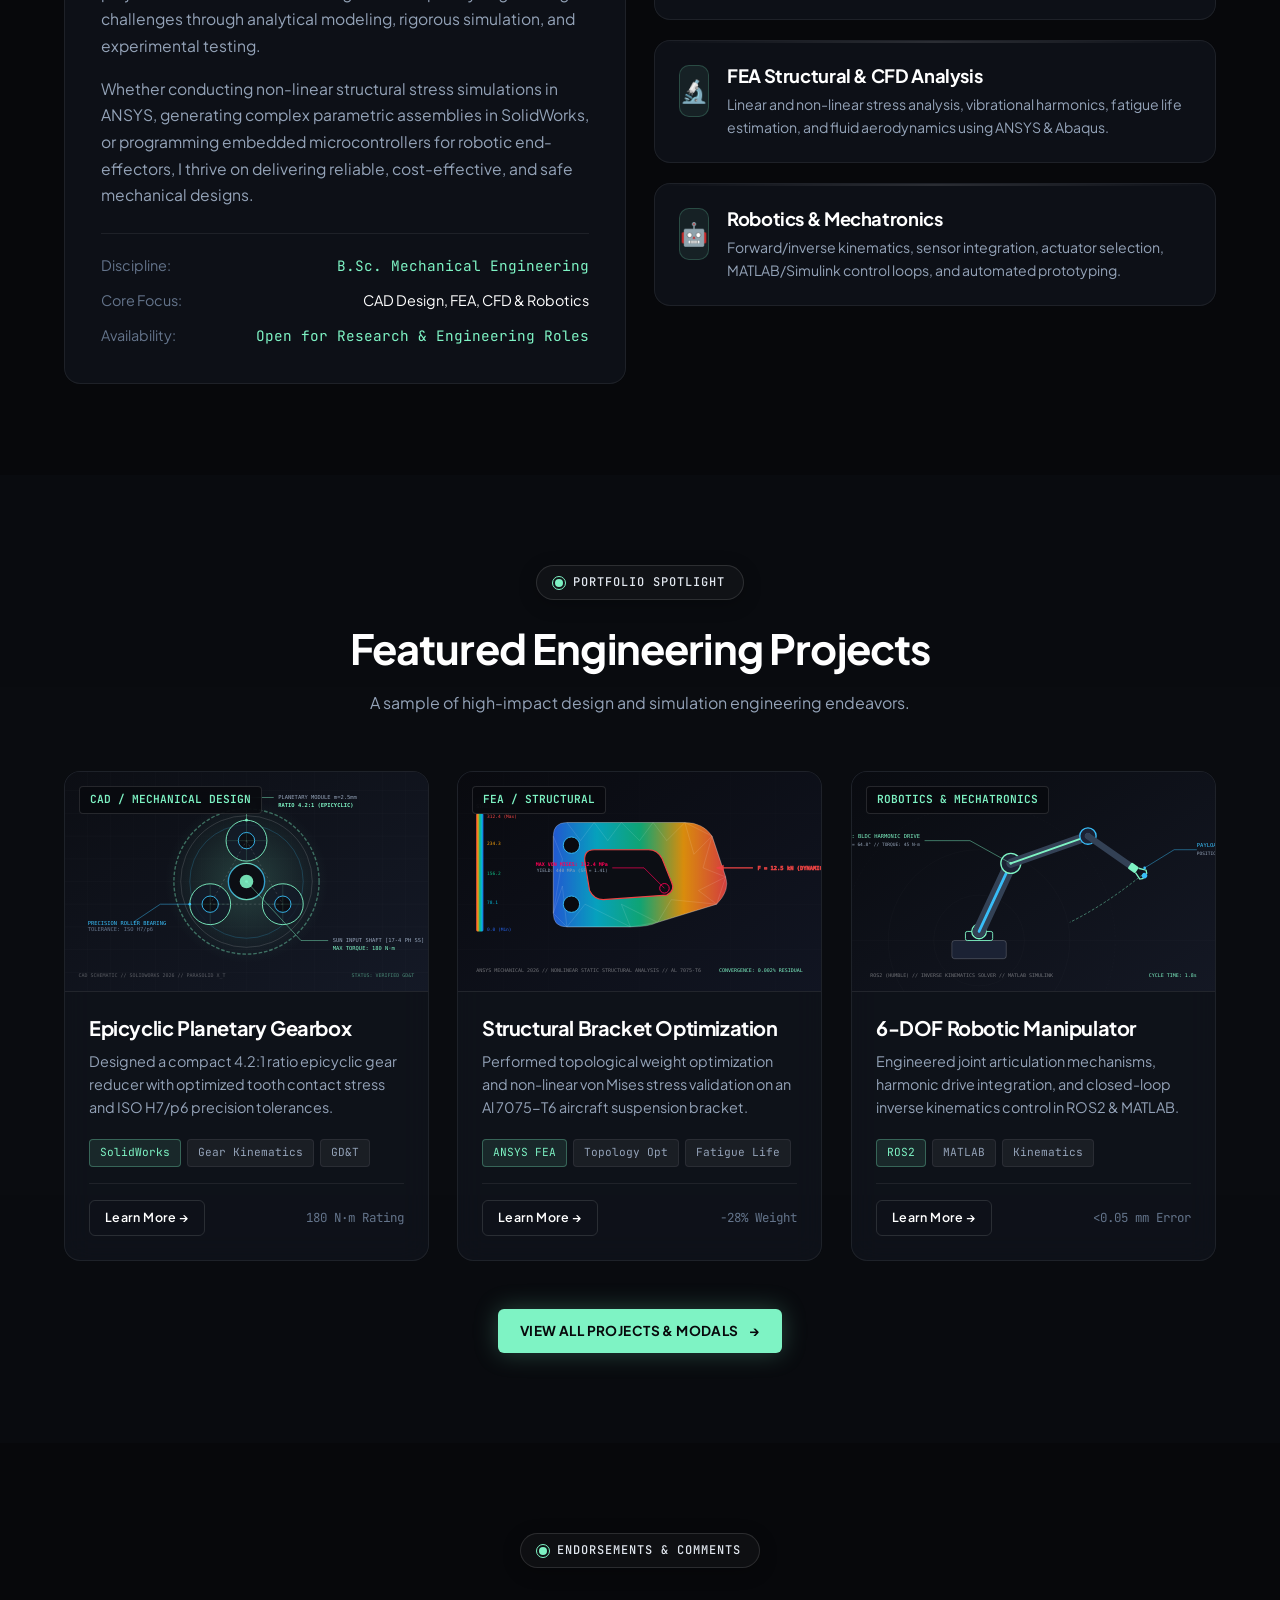
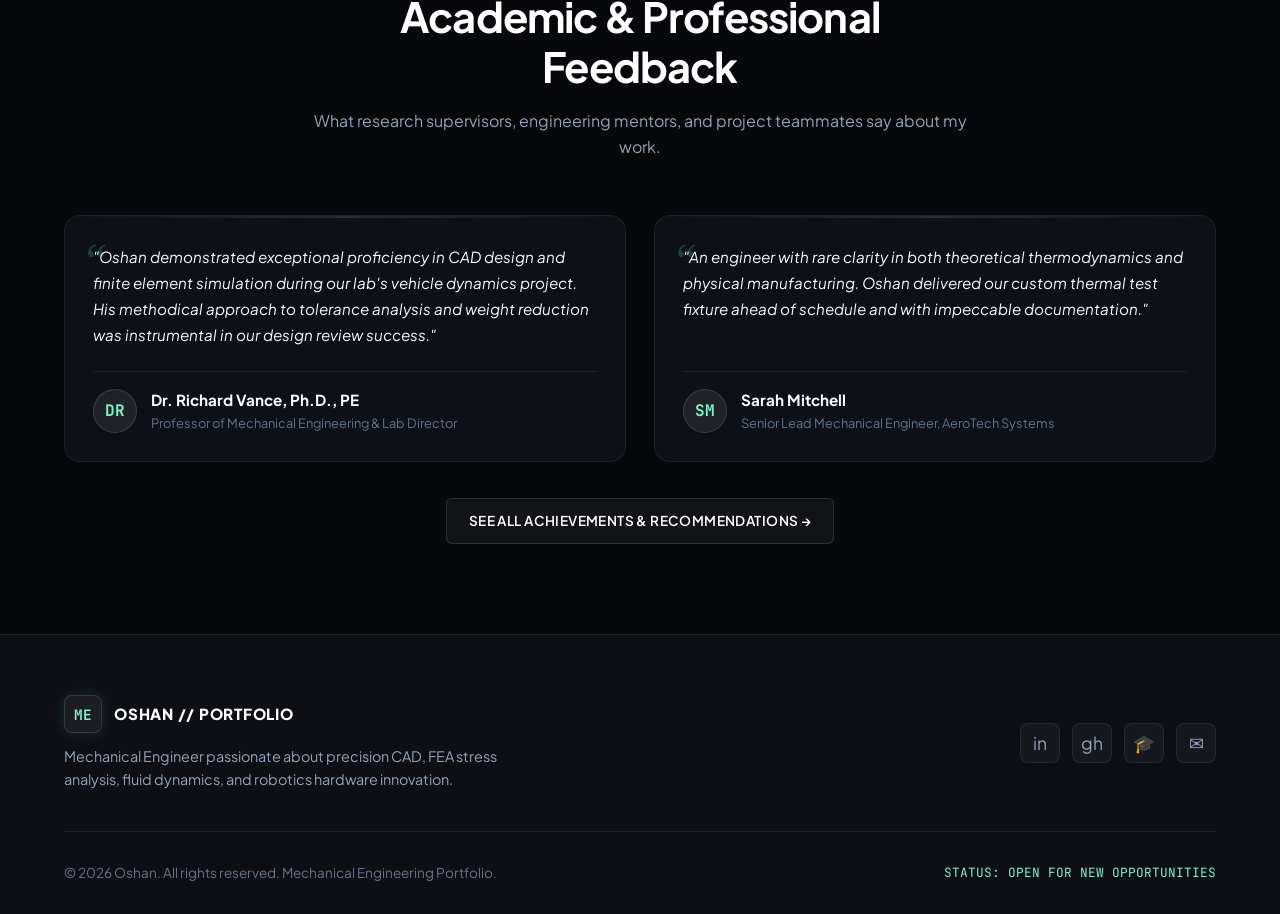
==== commit 295de3ed: "Change greeting from 'Hello' to 'Goodbye'" ====
--- a/index.html
+++ b/index.html
@@ -71,7 +71,7 @@
         <div class="pill-badge">
           <span class="badge-dot"></span>
           <!-- EDIT YOUR SPECIALTY TAG HERE -->
-          MECHANICAL ENGINEERING PORTFOLIO
+          MECHANICAL ENGINEERING 
         </div>
 
         <!-- Main Headline -->
